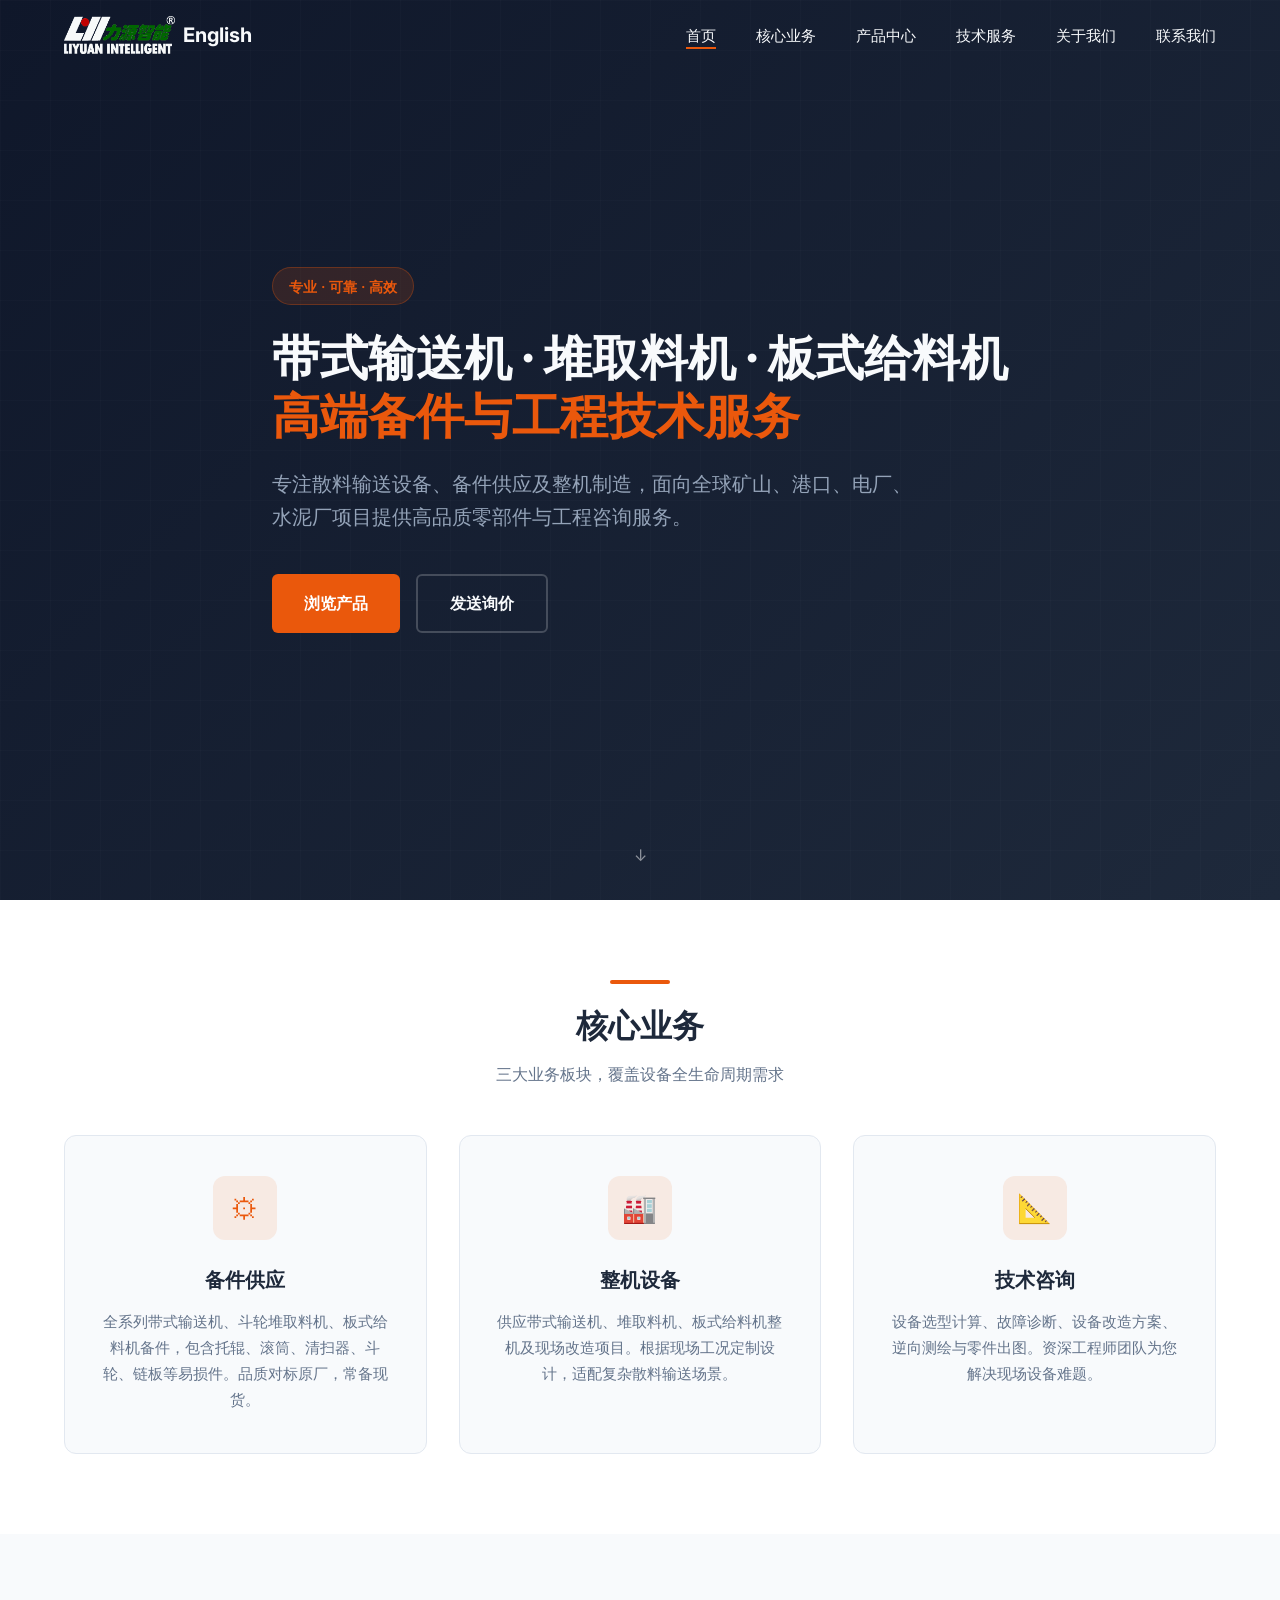
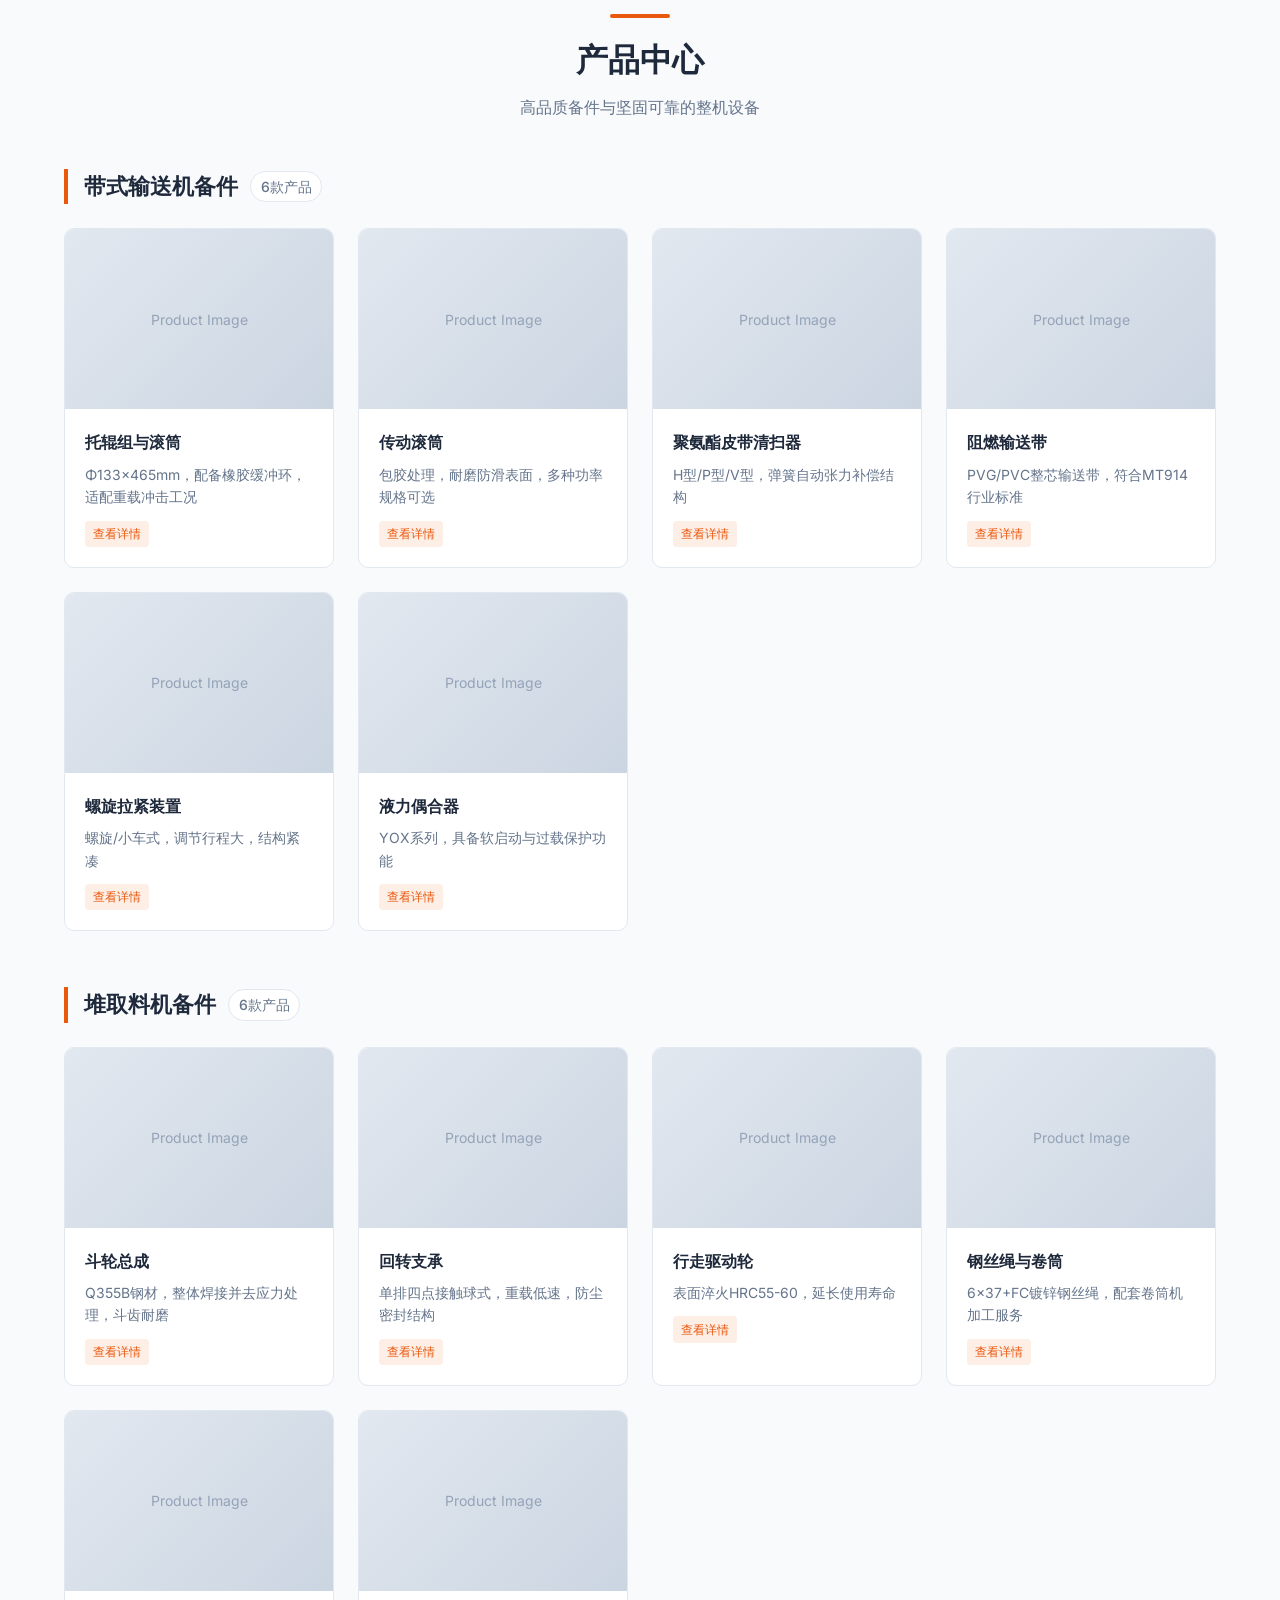
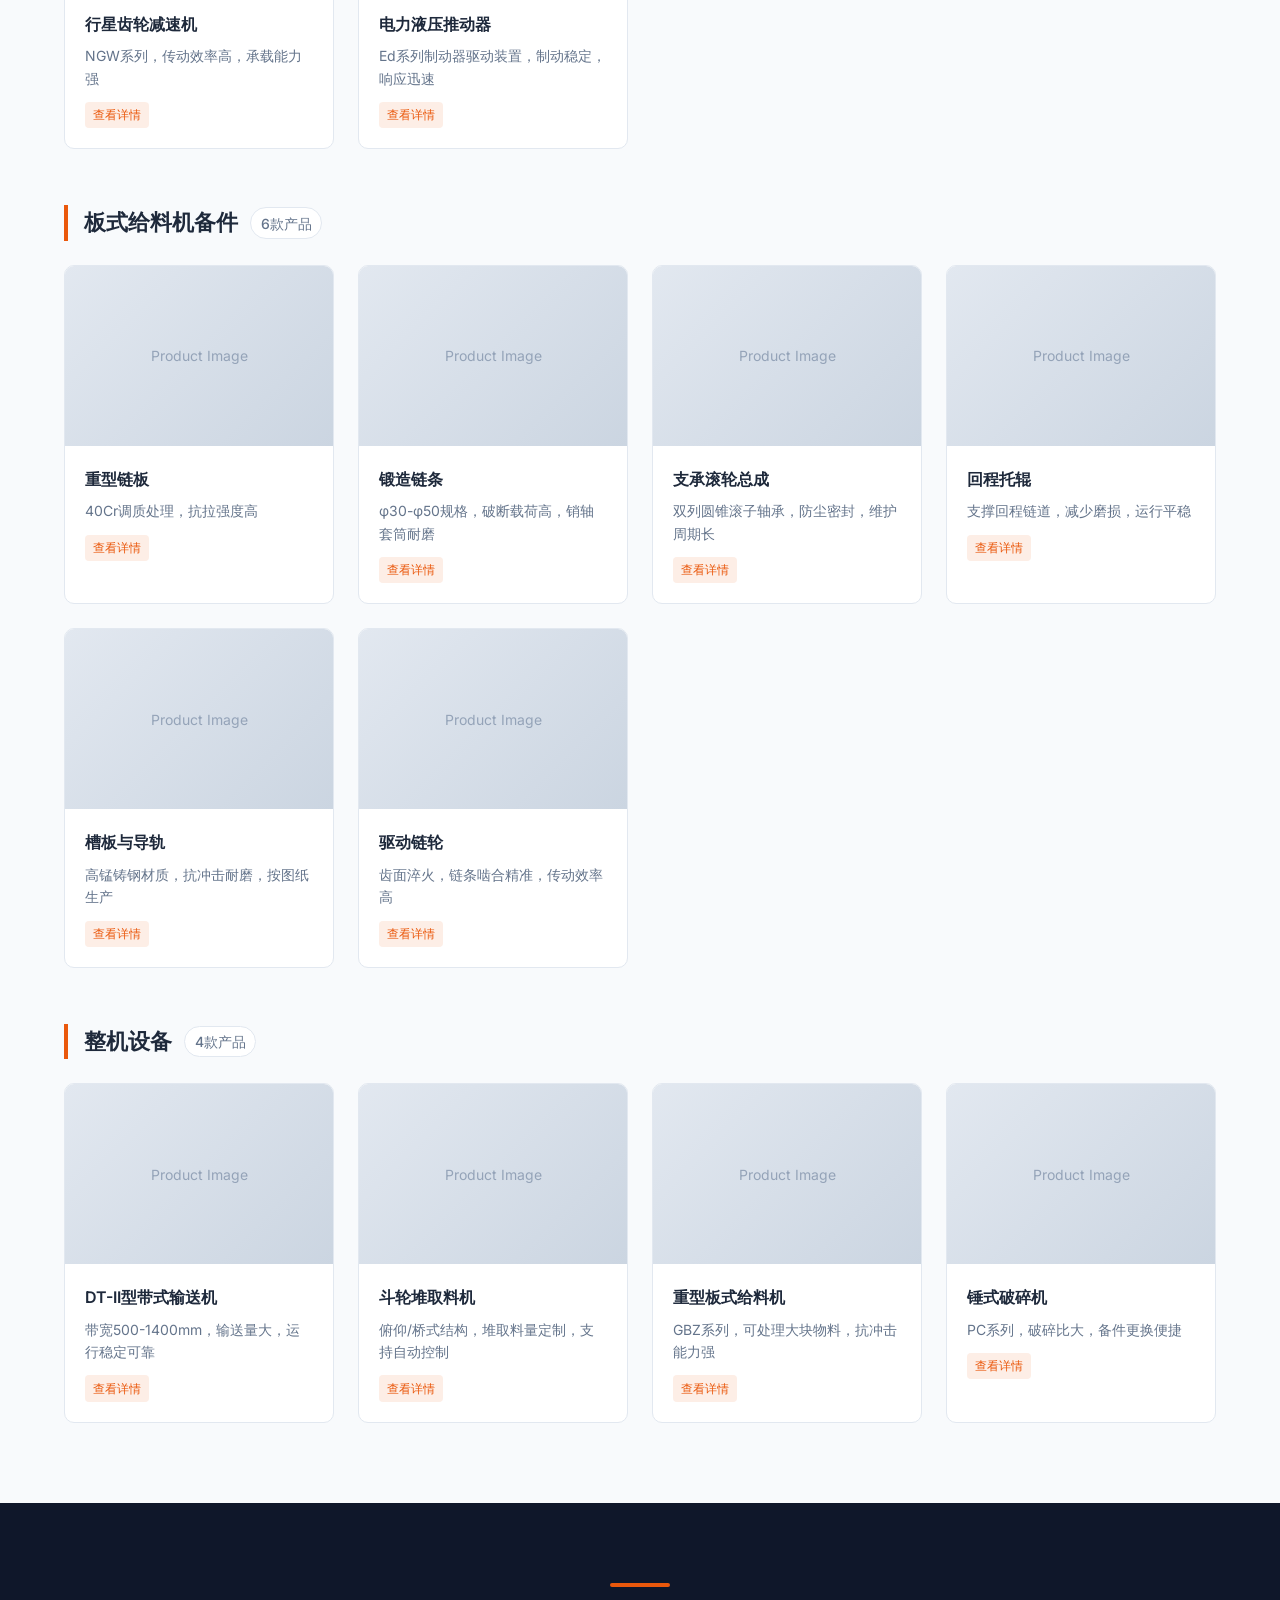
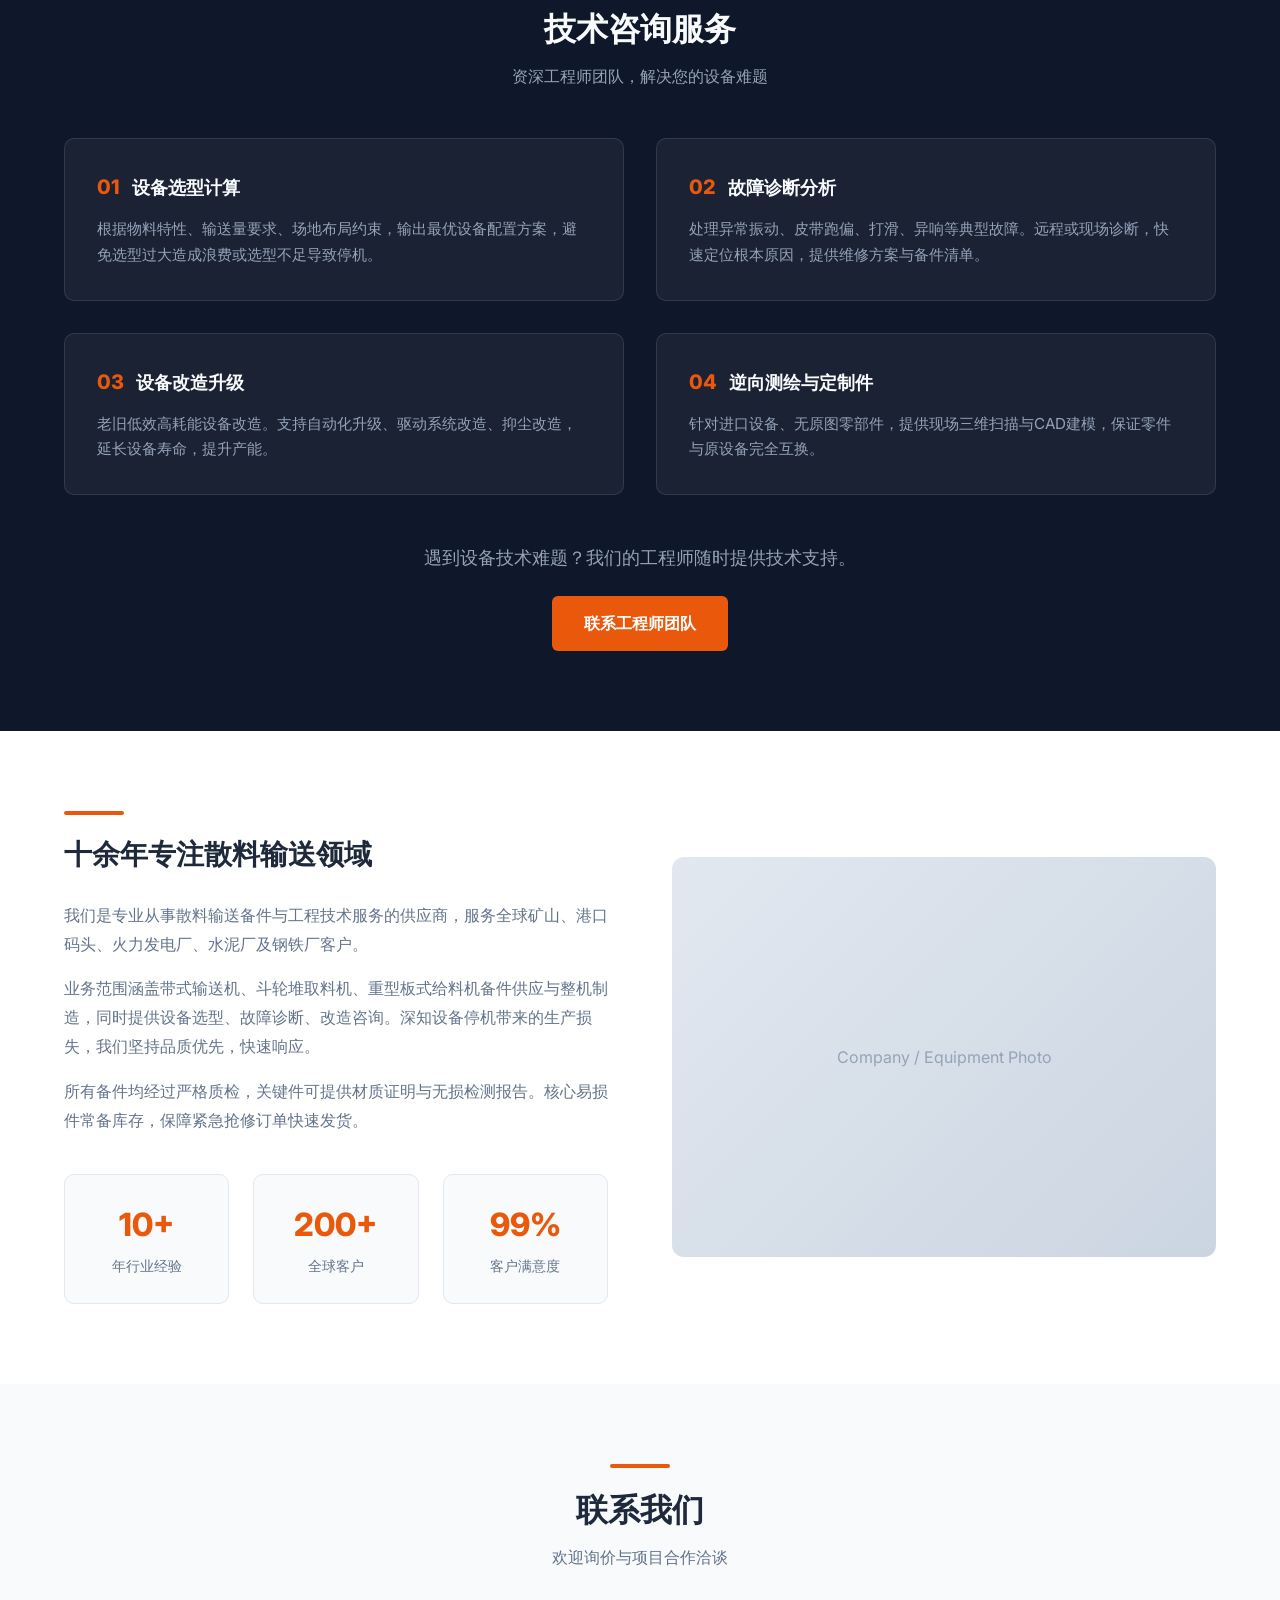
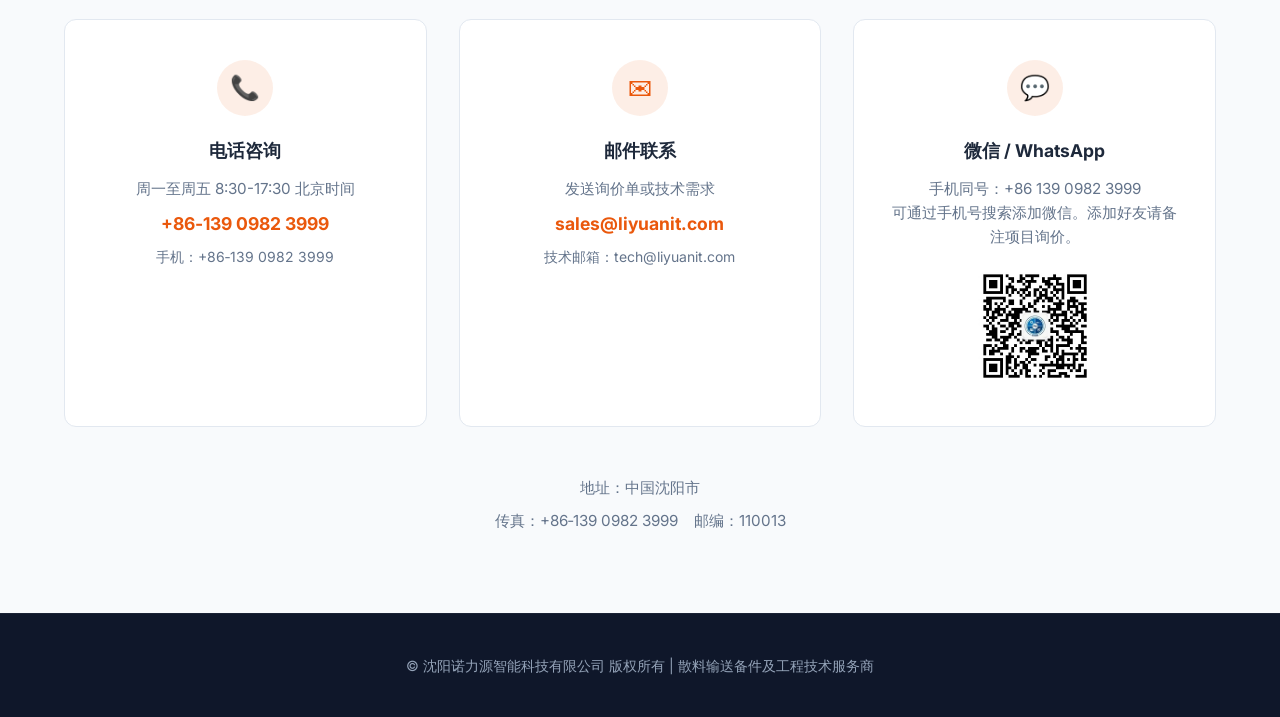
==== cn.html @ 2944480e "first commit" ====
<!DOCTYPE html>
<html lang="zh-CN">
<head>
    <meta charset="UTF-8">
    <meta name="viewport" content="width=device-width, initial-scale=1.0">
    <link rel="preconnect" href="https://fonts.googleapis.com">
    <link rel="preconnect" href="https://fonts.gstatic.com" crossorigin>
    <link href="https://fonts.googleapis.com/css2?family=Inter:wght@400;500;600;700;800&display=swap" rel="stylesheet">
    <title>力源智能 | 带式输送机、堆取料机、板式给料机、备件及技术咨询</title>
    <meta name="description" content="带式输送机、斗轮堆取料机、板式给料机整机与备件供应商。为矿山、港口、电厂、水泥厂项目提供设备选型、故障诊断、改造服务。">
    <link rel="alternate" hreflang="zh" href="">
    <link rel="stylesheet" href="CSS/style.css">
</head>
<body>
    <!-- 移动端遮罩 -->
    <div class="mobile-overlay" id="mobileOverlay"></div>
    <!-- 导航栏 -->
    <nav class="navbar" id="navbar">
        <div class="nav-container">
<a href="#" class="logo">
    <img src="img/GKG LOGO.png" alt="English" class="logo-icon">
    <span onclick="location.href='index.html'" style="cursor:pointer;color:inherit;">English</span>
</a>
            <ul class="nav-menu" id="navMenu">
                <li><a href="#home" class="active">首页</a></li>
                <li><a href="#business">核心业务</a></li>
                <li><a href="#products">产品中心</a></li>
                <li><a href="#consulting">技术服务</a></li>
                <li><a href="#about">关于我们</a></li>
                <li><a href="#contact">联系我们</a></li>
            </ul>
            <button class="mobile-toggle" id="mobileToggle">☰</button>
        </div>
    </nav>
    <!-- 首屏横幅 -->
    <section class="hero" id="home">
        <div class="container">
            <div class="hero-content fade-in">
                <div class="hero-tag">专业 · 可靠 · 高效</div>
                <h1>带式输送机 · 堆取料机 · 板式给料机<br><span>高端备件与工程技术服务</span></h1>
                <p>专注散料输送设备、备件供应及整机制造，面向全球矿山、港口、电厂、水泥厂项目提供高品质零部件与工程咨询服务。</p>
                <div class="btn-group">
                    <a href="#products" class="btn btn-primary">浏览产品</a>
                    <a href="#contact" class="btn btn-secondary">发送询价</a>
                </div>
            </div>
        </div>
        <a href="#business" class="scroll-down">↓</a>
    </section>
    <!-- 核心业务 -->
    <section class="section business" id="business">
        <div class="container">
            <div class="fade-in">
                <div class="accent-line"></div>
                <h2 class="section-title">核心业务</h2>
                <p class="section-subtitle">三大业务板块，覆盖设备全生命周期需求</p>
            </div>
            <div class="business-grid">
                <div class="business-card fade-in">
                    <div class="business-icon">⚙</div>
                    <h3>备件供应</h3>
                    <p>全系列带式输送机、斗轮堆取料机、板式给料机备件，包含托辊、滚筒、清扫器、斗轮、链板等易损件。品质对标原厂，常备现货。</p>
                </div>
                <div class="business-card fade-in">
                    <div class="business-icon">🏭</div>
                    <h3>整机设备</h3>
                    <p>供应带式输送机、堆取料机、板式给料机整机及现场改造项目。根据现场工况定制设计，适配复杂散料输送场景。</p>
                </div>
                <div class="business-card fade-in">
                    <div class="business-icon">📐</div>
                    <h3>技术咨询</h3>
                    <p>设备选型计算、故障诊断、设备改造方案、逆向测绘与零件出图。资深工程师团队为您解决现场设备难题。</p>
                </div>
            </div>
        </div>
    </section>
    <!-- 产品中心 -->
    <section class="section products" id="products">
        <div class="container">
            <div class="fade-in">
                <div class="accent-line"></div>
                <h2 class="section-title">产品中心</h2>
                <p class="section-subtitle">高品质备件与坚固可靠的整机设备</p>
            </div>
            <!-- 带式输送机备件 -->
            <div class="product-category fade-in">
                <h3 class="category-title">
                    带式输送机备件
                    <span class="count">6款产品</span>
                </h3>
                <div class="product-grid">
                    <div class="product-card">
                        <div class="product-img"></div>
                        <div class="product-info">
                            <h4>托辊组与滚筒</h4>
                            <p>Φ133×465mm，配备橡胶缓冲环，适配重载冲击工况</p>
                            <span class="product-tag">查看详情</span>
                        </div>
                    </div>
                    <div class="product-card">
                        <div class="product-img"></div>
                        <div class="product-info">
                            <h4>传动滚筒</h4>
                            <p>包胶处理，耐磨防滑表面，多种功率规格可选</p>
                            <span class="product-tag">查看详情</span>
                        </div>
                    </div>
                    <div class="product-card">
                        <div class="product-img"></div>
                        <div class="product-info">
                            <h4>聚氨酯皮带清扫器</h4>
                            <p>H型/P型/V型，弹簧自动张力补偿结构</p>
                            <span class="product-tag">查看详情</span>
                        </div>
                    </div>
                    <div class="product-card">
                        <div class="product-img"></div>
                        <div class="product-info">
                            <h4>阻燃输送带</h4>
                            <p>PVG/PVC整芯输送带，符合MT914行业标准</p>
                            <span class="product-tag">查看详情</span>
                        </div>
                    </div>
                    <div class="product-card">
                        <div class="product-img"></div>
                        <div class="product-info">
                            <h4>螺旋拉紧装置</h4>
                            <p>螺旋/小车式，调节行程大，结构紧凑</p>
                            <span class="product-tag">查看详情</span>
                        </div>
                    </div>
                    <div class="product-card">
                        <div class="product-img"></div>
                        <div class="product-info">
                            <h4>液力偶合器</h4>
                            <p>YOX系列，具备软启动与过载保护功能</p>
                            <span class="product-tag">查看详情</span>
                        </div>
                    </div>
                </div>
            </div>
            <!-- 堆取料机备件 -->
            <div class="product-category fade-in">
                <h3 class="category-title">
                    堆取料机备件
                    <span class="count">6款产品</span>
                </h3>
                <div class="product-grid">
                    <div class="product-card">
                        <div class="product-img"></div>
                        <div class="product-info">
                            <h4>斗轮总成</h4>
                            <p>Q355B钢材，整体焊接并去应力处理，斗齿耐磨</p>
                            <span class="product-tag">查看详情</span>
                        </div>
                    </div>
                    <div class="product-card">
                        <div class="product-img"></div>
                        <div class="product-info">
                            <h4>回转支承</h4>
                            <p>单排四点接触球式，重载低速，防尘密封结构</p>
                            <span class="product-tag">查看详情</span>
                        </div>
                    </div>
                    <div class="product-card">
                        <div class="product-img"></div>
                        <div class="product-info">
                            <h4>行走驱动轮</h4>
                            <p>表面淬火HRC55-60，延长使用寿命</p>
                            <span class="product-tag">查看详情</span>
                        </div>
                    </div>
                    <div class="product-card">
                        <div class="product-img"></div>
                        <div class="product-info">
                            <h4>钢丝绳与卷筒</h4>
                            <p>6×37+FC镀锌钢丝绳，配套卷筒机加工服务</p>
                            <span class="product-tag">查看详情</span>
                        </div>
                    </div>
                    <div class="product-card">
                        <div class="product-img"></div>
                        <div class="product-info">
                            <h4>行星齿轮减速机</h4>
                            <p>NGW系列，传动效率高，承载能力强</p>
                            <span class="product-tag">查看详情</span>
                        </div>
                    </div>
                    <div class="product-card">
                        <div class="product-img"></div>
                        <div class="product-info">
                            <h4>电力液压推动器</h4>
                            <p>Ed系列制动器驱动装置，制动稳定，响应迅速</p>
                            <span class="product-tag">查看详情</span>
                        </div>
                    </div>
                </div>
            </div>
            <!-- 板式给料机备件 -->
            <div class="product-category fade-in">
                <h3 class="category-title">
                    板式给料机备件
                    <span class="count">6款产品</span>
                </h3>
                <div class="product-grid">
                    <div class="product-card">
                        <div class="product-img"></div>
                        <div class="product-info">
                            <h4>重型链板</h4>
                            <p>40Cr调质处理，抗拉强度高</p>
                            <span class="product-tag">查看详情</span>
                        </div>
                    </div>
                    <div class="product-card">
                        <div class="product-img"></div>
                        <div class="product-info">
                            <h4>锻造链条</h4>
                            <p>φ30-φ50规格，破断载荷高，销轴套筒耐磨</p>
                            <span class="product-tag">查看详情</span>
                        </div>
                    </div>
                    <div class="product-card">
                        <div class="product-img"></div>
                        <div class="product-info">
                            <h4>支承滚轮总成</h4>
                            <p>双列圆锥滚子轴承，防尘密封，维护周期长</p>
                            <span class="product-tag">查看详情</span>
                        </div>
                    </div>
                    <div class="product-card">
                        <div class="product-img"></div>
                        <div class="product-info">
                            <h4>回程托辊</h4>
                            <p>支撑回程链道，减少磨损，运行平稳</p>
                            <span class="product-tag">查看详情</span>
                        </div>
                    </div>
                    <div class="product-card">
                        <div class="product-img"></div>
                        <div class="product-info">
                            <h4>槽板与导轨</h4>
                            <p>高锰铸钢材质，抗冲击耐磨，按图纸生产</p>
                            <span class="product-tag">查看详情</span>
                        </div>
                    </div>
                    <div class="product-card">
                        <div class="product-img"></div>
                        <div class="product-info">
                            <h4>驱动链轮</h4>
                            <p>齿面淬火，链条啮合精准，传动效率高</p>
                            <span class="product-tag">查看详情</span>
                        </div>
                    </div>
                </div>
            </div>
            <!-- 整机设备 -->
            <div class="product-category fade-in">
                <h3 class="category-title">
                    整机设备
                    <span class="count">4款产品</span>
                </h3>
                <div class="product-grid">
                    <div class="product-card">
                        <div class="product-img"></div>
                        <div class="product-info">
                            <h4>DT-II型带式输送机</h4>
                            <p>带宽500-1400mm，输送量大，运行稳定可靠</p>
                            <span class="product-tag">查看详情</span>
                        </div>
                    </div>
                    <div class="product-card">
                        <div class="product-img"></div>
                        <div class="product-info">
                            <h4>斗轮堆取料机</h4>
                            <p>俯仰/桥式结构，堆取料量定制，支持自动控制</p>
                            <span class="product-tag">查看详情</span>
                        </div>
                    </div>
                    <div class="product-card">
                        <div class="product-img"></div>
                        <div class="product-info">
                            <h4>重型板式给料机</h4>
                            <p>GBZ系列，可处理大块物料，抗冲击能力强</p>
                            <span class="product-tag">查看详情</span>
                        </div>
                    </div>
                    <div class="product-card">
                        <div class="product-img"></div>
                        <div class="product-info">
                            <h4>锤式破碎机</h4>
                            <p>PC系列，破碎比大，备件更换便捷</p>
                            <span class="product-tag">查看详情</span>
                        </div>
                    </div>
                </div>
            </div>
        </div>
    </section>
    <!-- 技术咨询服务 -->
    <section class="section consulting" id="consulting">
        <div class="container">
            <div class="fade-in">
                <div class="accent-line"></div>
                <h2 class="section-title">技术咨询服务</h2>
                <p class="section-subtitle">资深工程师团队，解决您的设备难题</p>
            </div>
            <div class="consulting-grid">
                <div class="consult-item fade-in">
                    <h3><span class="num">01</span>设备选型计算</h3>
                    <p>根据物料特性、输送量要求、场地布局约束，输出最优设备配置方案，避免选型过大造成浪费或选型不足导致停机。</p>
                </div>
                <div class="consult-item fade-in">
                    <h3><span class="num">02</span>故障诊断分析</h3>
                    <p>处理异常振动、皮带跑偏、打滑、异响等典型故障。远程或现场诊断，快速定位根本原因，提供维修方案与备件清单。</p>
                </div>
                <div class="consult-item fade-in">
                    <h3><span class="num">03</span>设备改造升级</h3>
                    <p>老旧低效高耗能设备改造。支持自动化升级、驱动系统改造、抑尘改造，延长设备寿命，提升产能。</p>
                </div>
                <div class="consult-item fade-in">
                    <h3><span class="num">04</span>逆向测绘与定制件</h3>
                    <p>针对进口设备、无原图零部件，提供现场三维扫描与CAD建模，保证零件与原设备完全互换。</p>
                </div>
            </div>
            <div class="consulting-cta fade-in">
                <p>遇到设备技术难题？我们的工程师随时提供技术支持。</p>
                <a href="#contact" class="btn btn-primary">联系工程师团队</a>
            </div>
        </div>
    </section>
    <!-- 关于我们 -->
    <section class="section about" id="about">
        <div class="container">
            <div class="about-content">
                <div class="about-text fade-in">
                    <div class="accent-line" style="margin: 0 0 1rem 0;"></div>
                    <h3>十余年专注散料输送领域</h3>
                    <p>我们是专业从事散料输送备件与工程技术服务的供应商，服务全球矿山、港口码头、火力发电厂、水泥厂及钢铁厂客户。</p>
                    <p>业务范围涵盖带式输送机、斗轮堆取料机、重型板式给料机备件供应与整机制造，同时提供设备选型、故障诊断、改造咨询。深知设备停机带来的生产损失，我们坚持品质优先，快速响应。</p>
                    <p>所有备件均经过严格质检，关键件可提供材质证明与无损检测报告。核心易损件常备库存，保障紧急抢修订单快速发货。</p>
                    <div class="about-stats">
                        <div class="stat-item">
                            <span class="stat-num">10+</span>
                            <span class="stat-label">年行业经验</span>
                        </div>
                        <div class="stat-item">
                            <span class="stat-num">200+</span>
                            <span class="stat-label">全球客户</span>
                        </div>
                        <div class="stat-item">
                            <span class="stat-num">99%</span>
                            <span class="stat-label">客户满意度</span>
                        </div>
                    </div>
                </div>
                <div class="about-image fade-in">
                    <!-- 放置企业或设备图片 -->
                </div>
            </div>
        </div>
    </section>
    <!-- 联系我们 -->
    <section class="section contact" id="contact">
        <div class="container">
            <div class="fade-in">
                <div class="accent-line"></div>
                <h2 class="section-title">联系我们</h2>
                <p class="section-subtitle">欢迎询价与项目合作洽谈</p>
            </div>
            <div class="contact-grid">
                <div class="contact-card fade-in">
                    <div class="contact-icon">📞</div>
                    <h3>电话咨询</h3>
                    <p>周一至周五 8:30-17:30 北京时间</p>
                    <span class="highlight">+86‑139 0982 3999</span>
                    <p style="margin-top: 0.5rem; font-size: 0.875rem;">手机：+86‑139 0982 3999</p>
                </div>
                <div class="contact-card fade-in">
                    <div class="contact-icon">✉</div>
                    <h3>邮件联系</h3>
                    <p>发送询价单或技术需求</p>
                    <span class="highlight">sales@liyuanit.com</span>
                    <p style="margin-top: 0.5rem; font-size: 0.875rem;">技术邮箱：tech@liyuanit.com</p>
                </div>
                <div class="contact-card fade-in">
                    <div class="contact-icon">💬</div>
                    <h3>微信 / WhatsApp</h3>
                    <p>手机同号：+86 139 0982 3999<br>可通过手机号搜索添加微信。添加好友请备注项目询价。</p>
                    <img src="img/qrcode.jpg" alt="微信二维码" class="qr-placeholder">
                </div>
            </div>
            <div style="margin-top: 3rem; text-align: center; color: var(--text-muted); font-size: 0.95rem;">
                <p>地址：中国沈阳市</p>
                <p style="margin-top: 0.5rem;">传真：+86‑139 0982 3999 &nbsp;&nbsp; 邮编：110013</p>
            </div>
        </div>
    </section>
    <!-- 页脚 -->
    <footer class="footer">
        <div class="container">
            <p>© 沈阳诺力源智能科技有限公司 版权所有 | 散料输送备件及工程技术服务商</p>
        </div>
    </footer>
    <!-- 返回顶部按钮 -->
    <button class="back-to-top" id="backToTop">↑</button>
    <script src="JS/script.js"></script>
</body>
</html>
---- CSS/style.css ----
/* ========== Base Reset & CSS Variables ========== */
:root {
    --primary: #0f172a;
    --secondary: #1e293b;
    --accent: #ea580c;
    --accent-hover: #c2410c;
    --text-light: #f8fafc;
    --text-dark: #1e293b;
    --text-muted: #64748b;
    --bg-light: #f8fafc;
    --bg-white: #ffffff;
    --border: #e2e8f0;
    --shadow: 0 4px 6px -1px rgba(0,0,0,0.1), 0 2px 4px -2px rgba(0,0,0,0.1);
    --shadow-lg: 0 10px 15px -3px rgba(0,0,0,0.1), 0 4px 6px -4px rgba(0,0,0,0.1);
}

* {
    margin: 0;
    padding: 0;
    box-sizing: border-box;
}

html {
    scroll-behavior: smooth;
    font-size: 16px;
}

body {
    font-family: 'Inter', -apple-system, BlinkMacSystemFont, "Segoe UI", Helvetica, Arial, sans-serif;
    line-height: 1.65;
    color: var(--text-dark);
    background: var(--bg-light);
    overflow-x: hidden;
}

img {
    max-width: 100%;
    height: auto;
    display: block;
}

a {
    text-decoration: none;
    color: inherit;
}

ul {
    list-style: none;
}

.container {
    max-width: 1200px;
    margin: 0 auto;
    padding: 0 1.5rem;
}

.section {
    padding: 5rem 0;
}

.section-title {
    font-size: 2rem;
    font-weight: 700;
    text-align: center;
    margin-bottom: 0.5rem;
    position: relative;
}

.section-subtitle {
    text-align: center;
    color: var(--text-muted);
    margin-bottom: 3rem;
    font-size: 1rem;
}

.accent-line {
    width: 60px;
    height: 4px;
    background: var(--accent);
    margin: 0 auto 1rem;
    border-radius: 2px;
}

/* ========== Navigation Bar ========== */
.navbar {
    position: fixed;
    top: 0;
    left: 0;
    width: 100%;
    z-index: 1000;
    background: transparent;
    transition: all 0.3s ease;
    padding: 1rem 0;
}

.navbar.scrolled {
    background: rgba(15, 23, 42, 0.95);
    backdrop-filter: blur(10px);
    box-shadow: var(--shadow);
    padding: 0.6rem 0;
}

.nav-container {
    max-width: 1200px;
    margin: 0 auto;
    padding: 0 1.5rem;
    display: flex;
    justify-content: space-between;
    align-items: center;
}

.logo {
    font-size: 1.25rem;
    font-weight: 700;
    color: var(--text-light);
    display: flex;
    align-items: center;
    gap: 0.5rem;
}

.logo-icon {
    width: auto;
    height: 38px;
    object-fit: contain;
}

.nav-menu {
    display: flex;
    gap: 2.5rem;
}

.nav-menu a {
    color: var(--text-light);
    font-size: 0.95rem;
    font-weight: 500;
    position: relative;
    transition: color 0.3s;
}

.nav-menu a::after {
    content: '';
    position: absolute;
    bottom: -4px;
    left: 0;
    width: 0;
    height: 2px;
    background: var(--accent);
    transition: width 0.3s;
}

.nav-menu a:hover::after,
.nav-menu a.active::after {
    width: 100%;
}

.nav-menu a:hover {
    color: var(--accent);
}

.mobile-toggle {
    display: none;
    background: none;
    border: none;
    color: var(--text-light);
    font-size: 1.5rem;
    cursor: pointer;
}

/* ========== Hero Section ========== */
.hero {
    min-height: 100vh;
    background: linear-gradient(135deg, #0f172a 0%, #1e293b 100%);
    display: flex;
    align-items: center;
    position: relative;
    overflow: hidden;
}

.hero::before {
    content: '';
    position: absolute;
    top: 0;
    left: 0;
    right: 0;
    bottom: 0;
    background-image:
        linear-gradient(rgba(255,255,255,0.03) 1px, transparent 1px),
        linear-gradient(90deg, rgba(255,255,255,0.03) 1px, transparent 1px);
    background-size: 50px 50px;
    opacity: 0.5;
}

.hero-content {
    position: relative;
    z-index: 2;
    max-width: 820px;
}

.hero-tag {
    display: inline-block;
    background: rgba(234, 88, 12, 0.15);
    color: var(--accent);
    padding: 0.4rem 1rem;
    border-radius: 20px;
    font-size: 0.875rem;
    font-weight: 600;
    margin-bottom: 1.5rem;
    border: 1px solid rgba(234, 88, 12, 0.3);
}

.hero h1 {
    font-size: 3rem;
    font-weight: 800;
    color: var(--text-light);
    line-height: 1.2;
    margin-bottom: 1.5rem;
}

.hero h1 span {
    color: var(--accent);
}

.hero p {
    font-size: 1.25rem;
    color: #94a3b8;
    margin-bottom: 2.5rem;
    max-width: 640px;
}

.btn-group {
    display: flex;
    gap: 1rem;
    flex-wrap: wrap;
}

.btn {
    display: inline-flex;
    align-items: center;
    justify-content: center;
    padding: 0.875rem 2rem;
    border-radius: 6px;
    font-weight: 600;
    font-size: 1rem;
    transition: all 0.3s;
    cursor: pointer;
    border: none;
}

.btn-primary {
    background: var(--accent);
    color: white;
}

.btn-primary:hover {
    background: var(--accent-hover);
    transform: translateY(-2px);
    box-shadow: 0 10px 20px rgba(234, 88, 12, 0.3);
}

.btn-secondary {
    background: transparent;
    color: var(--text-light);
    border: 2px solid rgba(255,255,255,0.2);
}

.btn-secondary:hover {
    border-color: var(--accent);
    color: var(--accent);
}

.scroll-down {
    position: absolute;
    bottom: 2rem;
    left: 50%;
    transform: translateX(-50%);
    color: rgba(255,255,255,0.5);
    animation: bounce 2s infinite;
    cursor: pointer;
}

@keyframes bounce {
    0%, 20%, 50%, 80%, 100% { transform: translateX(-50%) translateY(0); }
    40% { transform: translateX(-50%) translateY(-10px); }
    60% { transform: translateX(-50%) translateY(-5px); }
}

/* ========== Core Business ========== */
.business {
    background: var(--bg-white);
}

.business-grid {
    display: grid;
    grid-template-columns: repeat(3, 1fr);
    gap: 2rem;
}

.business-card {
    background: var(--bg-light);
    border: 1px solid var(--border);
    border-radius: 12px;
    padding: 2.5rem 2rem;
    text-align: center;
    transition: all 0.3s;
    position: relative;
    overflow: hidden;
}

.business-card::before {
    content: '';
    position: absolute;
    top: 0;
    left: 0;
    width: 100%;
    height: 4px;
    background: var(--accent);
    transform: scaleX(0);
    transition: transform 0.3s;
}

.business-card:hover {
    transform: translateY(-5px);
    box-shadow: var(--shadow-lg);
    border-color: transparent;
}

.business-card:hover::before {
    transform: scaleX(1);
}

.business-icon {
    width: 64px;
    height: 64px;
    background: rgba(234, 88, 12, 0.1);
    border-radius: 12px;
    display: flex;
    align-items: center;
    justify-content: center;
    margin: 0 auto 1.5rem;
    color: var(--accent);
    font-size: 1.75rem;
}

.business-card h3 {
    font-size: 1.25rem;
    margin-bottom: 0.75rem;
    color: var(--text-dark);
}

.business-card p {
    color: var(--text-muted);
    font-size: 0.95rem;
    line-height: 1.7;
}

/* ========== Products Section ========== */
.products {
    background: var(--bg-light);
}

.product-category {
    margin-bottom: 3.5rem;
}

.product-category:last-child {
    margin-bottom: 0;
}

.category-title {
    font-size: 1.35rem;
    font-weight: 700;
    color: var(--text-dark);
    margin-bottom: 1.5rem;
    padding-left: 1rem;
    border-left: 4px solid var(--accent);
    display: flex;
    align-items: center;
    gap: 0.75rem;
}

.category-title .count {
    font-size: 0.875rem;
    font-weight: 500;
    color: var(--text-muted);
    background: white;
    padding: 0.2rem 0.6rem;
    border-radius: 20px;
    border: 1px solid var(--border);
}

.product-grid {
    display: grid;
    grid-template-columns: repeat(4, 1fr);
    gap: 1.5rem;
}

.product-card {
    background: var(--bg-white);
    border-radius: 10px;
    overflow: hidden;
    border: 1px solid var(--border);
    transition: all 0.3s;
    cursor: pointer;
}

.product-card:hover {
    transform: translateY(-4px);
    box-shadow: var(--shadow-lg);
    border-color: transparent;
}

.product-img {
    width: 100%;
    height: 180px;
    background: linear-gradient(135deg, #e2e8f0 0%, #cbd5e1 100%);
    display: flex;
    align-items: center;
    justify-content: center;
    color: var(--text-muted);
    font-size: 0.875rem;
    position: relative;
    overflow: hidden;
}

.product-img::after {
    content: "Product Image";
    position: absolute;
    color: #94a3b8;
    font-size: 0.875rem;
}

.product-info {
    padding: 1.25rem;
}

.product-info h4 {
    font-size: 1rem;
    font-weight: 600;
    margin-bottom: 0.5rem;
    color: var(--text-dark);
}

.product-info p {
    font-size: 0.875rem;
    color: var(--text-muted);
    line-height: 1.6;
}

.product-tag {
    display: inline-block;
    font-size: 0.75rem;
    padding: 0.2rem 0.5rem;
    background: rgba(234, 88, 12, 0.1);
    color: var(--accent);
    border-radius: 4px;
    margin-top: 0.75rem;
    font-weight: 500;
}

/* ========== Technical Consulting ========== */
.consulting {
    background: var(--primary);
    color: var(--text-light);
    position: relative;
    overflow: hidden;
}

.consulting .section-title {
    color: var(--text-light);
}

.consulting .section-subtitle {
    color: #94a3b8;
}

.consulting-grid {
    display: grid;
    grid-template-columns: repeat(2, 1fr);
    gap: 2rem;
    margin-top: 2rem;
}

.consult-item {
    background: rgba(255,255,255,0.05);
    border: 1px solid rgba(255,255,255,0.1);
    border-radius: 10px;
    padding: 2rem;
    transition: all 0.3s;
}

.consult-item:hover {
    background: rgba(255,255,255,0.08);
    transform: translateX(5px);
    border-color: var(--accent);
}

.consult-item h3 {
    font-size: 1.15rem;
    margin-bottom: 0.75rem;
    color: var(--text-light);
    display: flex;
    align-items: center;
    gap: 0.75rem;
}

.consult-item h3 .num {
    color: var(--accent);
    font-weight: 800;
    font-size: 1.25rem;
}

.consult-item p {
    color: #94a3b8;
    font-size: 0.95rem;
    line-height: 1.7;
}

.consulting-cta {
    text-align: center;
    margin-top: 3rem;
}

.consulting-cta p {
    color: #94a3b8;
    margin-bottom: 1.5rem;
    font-size: 1.1rem;
}

/* ========== About Us ========== */
.about {
    background: var(--bg-white);
}

.about-content {
    display: grid;
    grid-template-columns: 1fr 1fr;
    gap: 4rem;
    align-items: center;
}

.about-text h3 {
    font-size: 1.75rem;
    margin-bottom: 1.5rem;
    color: var(--text-dark);
}

.about-text p {
    color: var(--text-muted);
    margin-bottom: 1rem;
    line-height: 1.8;
}

.about-stats {
    display: grid;
    grid-template-columns: repeat(3, 1fr);
    gap: 1.5rem;
    margin-top: 2.5rem;
}

.stat-item {
    text-align: center;
    padding: 1.5rem;
    background: var(--bg-light);
    border-radius: 10px;
    border: 1px solid var(--border);
}

.stat-num {
    font-size: 2rem;
    font-weight: 800;
    color: var(--accent);
    display: block;
}

.stat-label {
    font-size: 0.875rem;
    color: var(--text-muted);
    margin-top: 0.25rem;
}

.about-image {
    background: linear-gradient(135deg, #e2e8f0, #cbd5e1);
    border-radius: 12px;
    height: 400px;
    display: flex;
    align-items: center;
    justify-content: center;
    color: #94a3b8;
    position: relative;
    overflow: hidden;
}

.about-image::after {
    content: "Company / Equipment Photo";
    position: absolute;
}

/* ========== Contact Section ========== */
.contact {
    background: var(--bg-light);
}

.contact-grid {
    display: grid;
    grid-template-columns: repeat(3, 1fr);
    gap: 2rem;
}

.contact-card {
    background: var(--bg-white);
    padding: 2.5rem 2rem;
    border-radius: 12px;
    text-align: center;
    border: 1px solid var(--border);
    transition: all 0.3s;
}

.contact-card:hover {
    box-shadow: var(--shadow-lg);
    transform: translateY(-3px);
}

.contact-icon {
    width: 56px;
    height: 56px;
    background: rgba(234, 88, 12, 0.1);
    border-radius: 50%;
    display: flex;
    align-items: center;
    justify-content: center;
    margin: 0 auto 1.25rem;
    color: var(--accent);
    font-size: 1.5rem;
}

.contact-card h3 {
    font-size: 1.1rem;
    margin-bottom: 0.75rem;
}

.contact-card p {
    color: var(--text-muted);
    font-size: 0.95rem;
    line-height: 1.6;
}

.contact-card .highlight {
    color: var(--accent);
    font-weight: 700;
    font-size: 1.1rem;
    margin-top: 0.5rem;
    display: block;
}

.qr-placeholder {
    width: 120px;
    height: 120px;
    margin: 1rem auto 0;
    border-radius: 8px;
    object-fit: contain;
}

/* ========== Footer ========== */
.footer {
    background: var(--primary);
    color: #94a3b8;
    padding: 2.5rem 0;
    text-align: center;
    border-top: 1px solid rgba(255,255,255,0.05);
}

.footer p {
    font-size: 0.875rem;
}

/* ========== Back To Top ========== */
.back-to-top {
    position: fixed;
    bottom: 2rem;
    right: 2rem;
    width: 48px;
    height: 48px;
    background: var(--accent);
    color: white;
    border: none;
    border-radius: 50%;
    cursor: pointer;
    display: flex;
    align-items: center;
    justify-content: center;
    font-size: 1.25rem;
    opacity: 0;
    visibility: hidden;
    transition: all 0.3s;
    z-index: 999;
    box-shadow: 0 4px 12px rgba(234, 88, 12, 0.4);
}

.back-to-top.visible {
    opacity: 1;
    visibility: visible;
}

.back-to-top:hover {
    background: var(--accent-hover);
    transform: translateY(-3px);
}

/* ========== Scroll Fade-in Animation ========== */
.fade-in {
    opacity: 0;
    transform: translateY(30px);
    transition: all 0.6s ease-out;
}

.fade-in.visible {
    opacity: 1;
    transform: translateY(0);
}

/* ========== Responsive ========== */
@media (max-width: 1024px) {
    .product-grid {
        grid-template-columns: repeat(3, 1fr);
    }
}

@media (max-width: 768px) {
    .nav-menu {
        position: fixed;
        top: 0;
        right: -100%;
        width: 70%;
        max-width: 300px;
        height: 100vh;
        background: var(--primary);
        flex-direction: column;
        padding: 5rem 2rem 2rem;
        gap: 1.5rem;
        transition: right 0.3s ease;
        box-shadow: -5px 0 15px rgba(0,0,0,0.3);
    }

    .nav-menu.active {
        right: 0;
    }

    .mobile-toggle {
        display: block;
        z-index: 1001;
    }

    .mobile-overlay {
        position: fixed;
        top: 0;
        left: 0;
        width: 100%;
        height: 100%;
        background: rgba(0,0,0,0.5);
        opacity: 0;
        visibility: hidden;
        transition: all 0.3s;
        z-index: 999;
    }

    .mobile-overlay.active {
        opacity: 1;
        visibility: visible;
    }

    .hero h1 {
        font-size: 2rem;
    }

    .hero p {
        font-size: 1rem;
    }

    .business-grid,
    .product-grid,
    .consulting-grid,
    .about-content,
    .contact-grid,
    .about-stats {
        grid-template-columns: 1fr;
    }

    .about-image {
        height: 250px;
        order: -1;
    }

    .section {
        padding: 3rem 0;
    }

    .section-title {
        font-size: 1.5rem;
    }

    .btn-group {
        justify-content: center;
    }
}

@media (max-width: 480px) {
    .hero h1 {
        font-size: 1.6rem;
    }

    .product-grid {
        grid-template-columns: repeat(2, 1fr);
        gap: 1rem;
    }

    .product-img {
        height: 140px;
    }

    .consult-item {
        padding: 1.5rem;
    }
}

.logo {
    display: flex;
    align-items: center;
    gap: 8px;
    text-decoration: none;
}
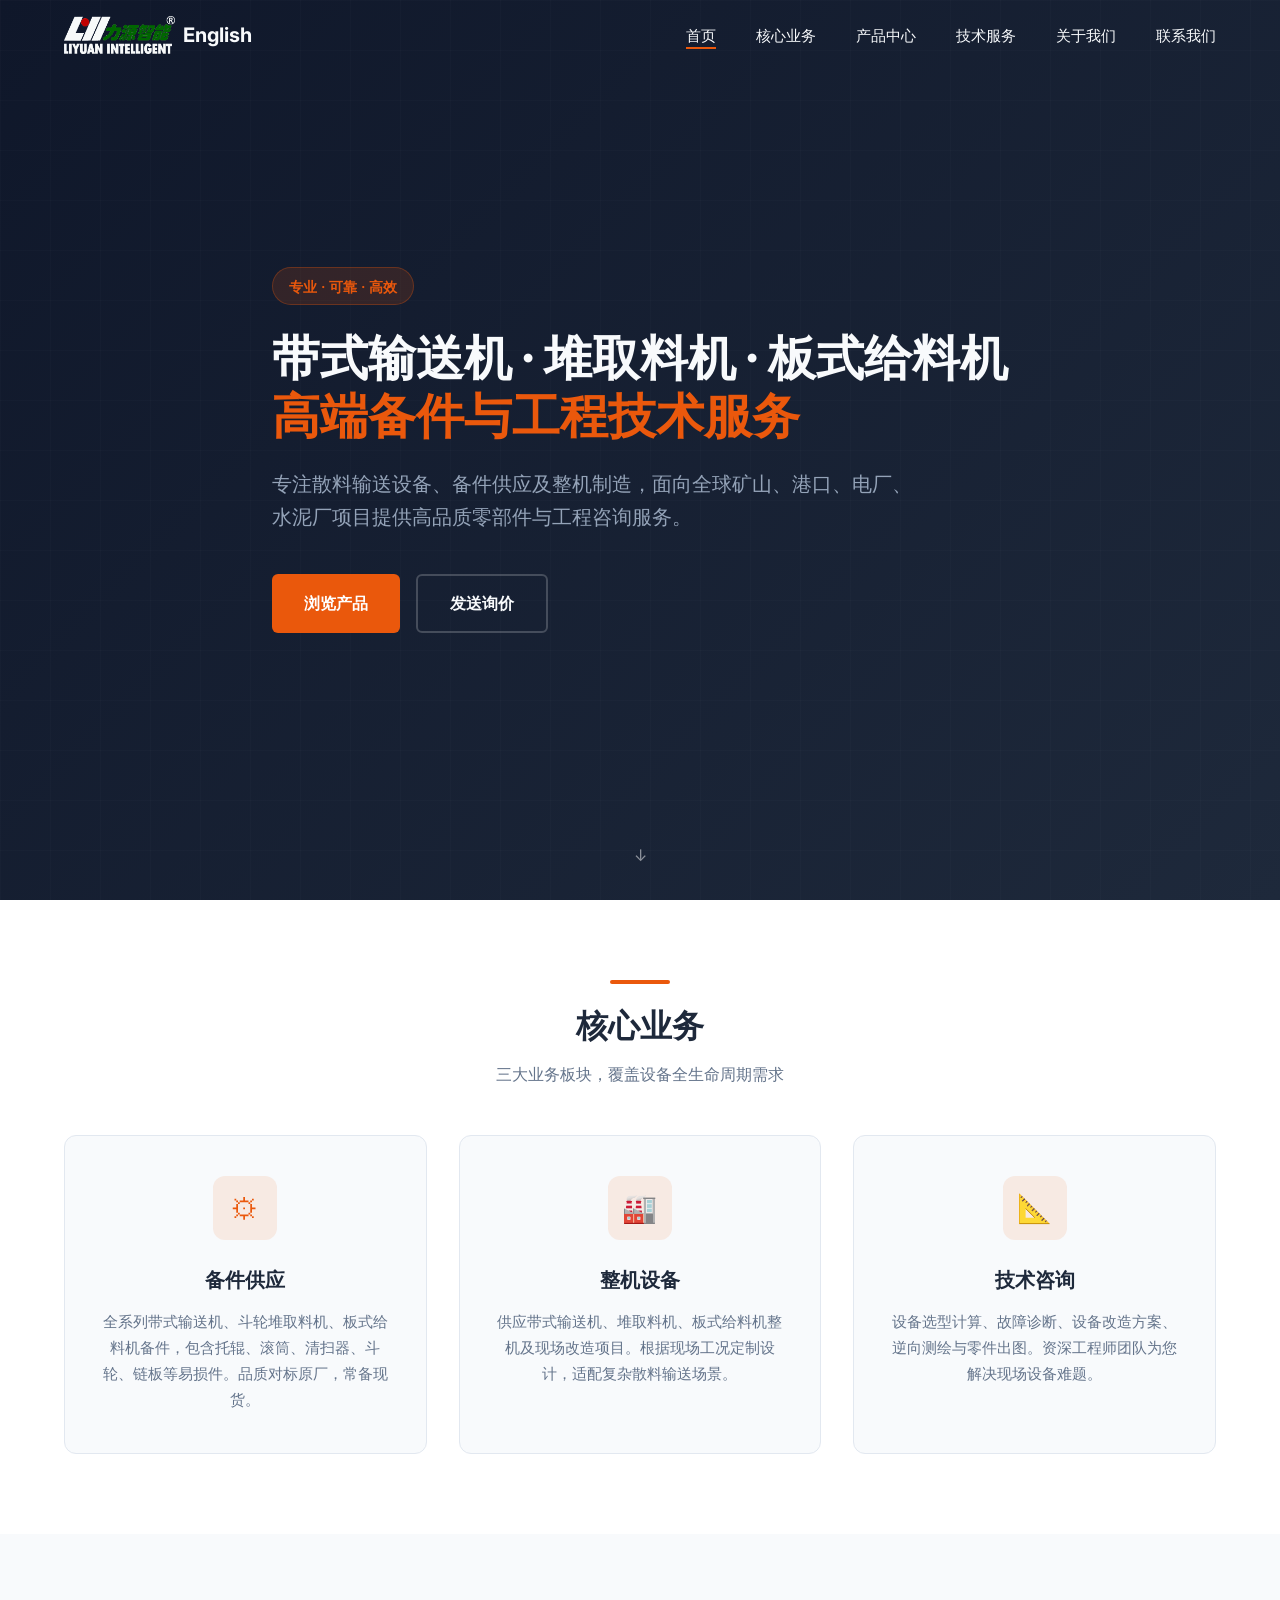
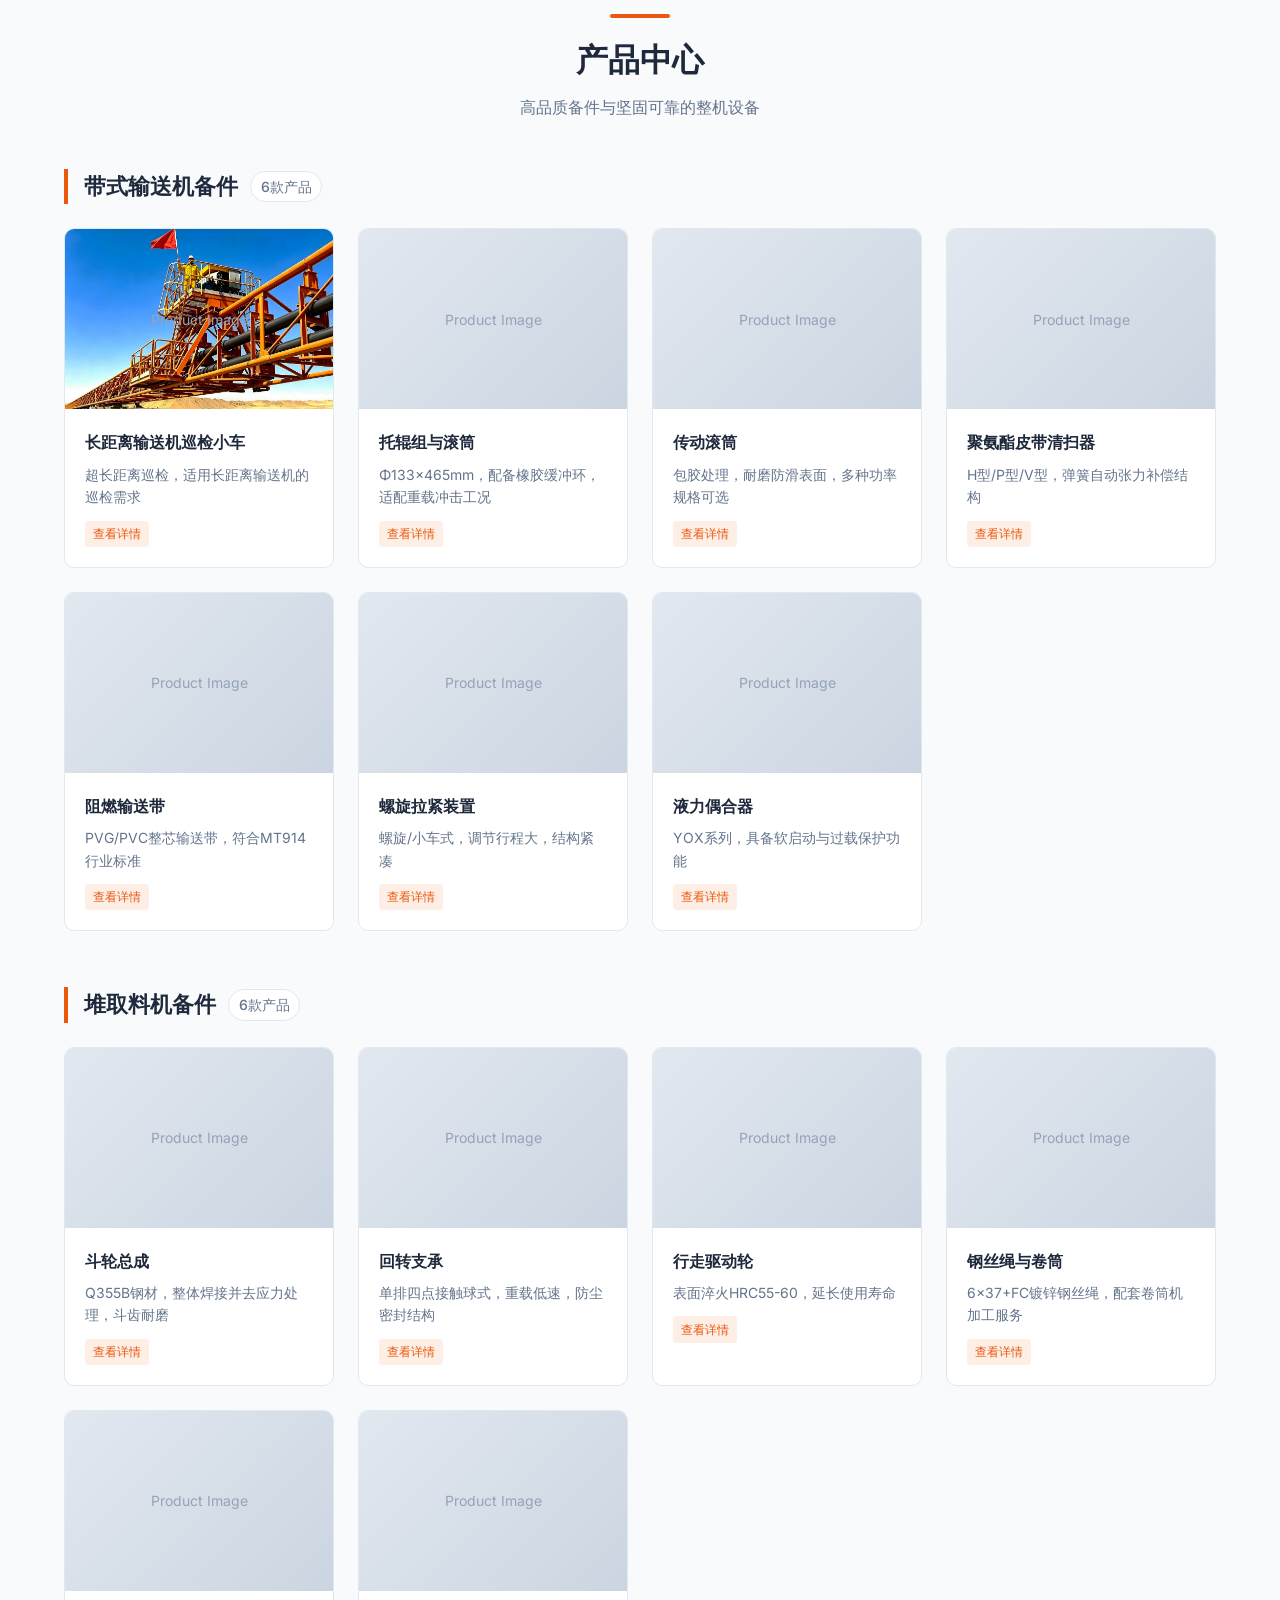
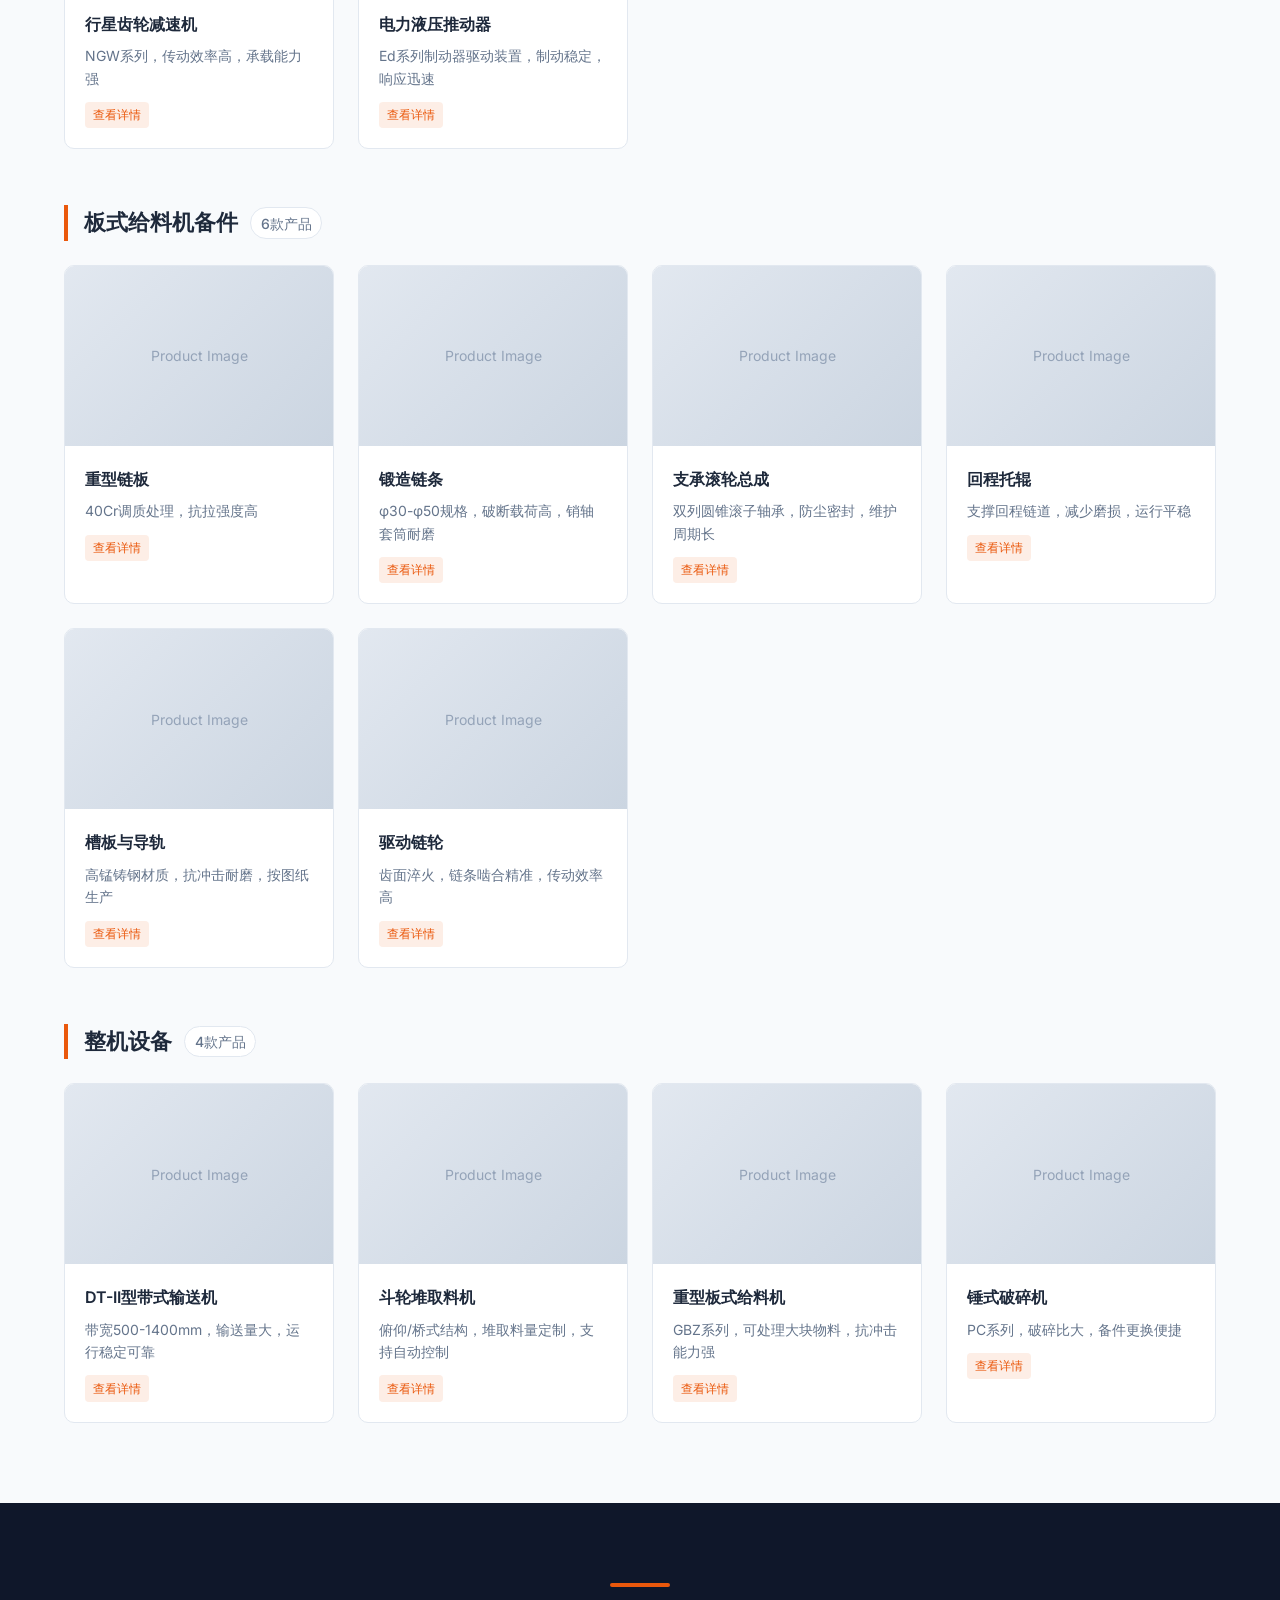
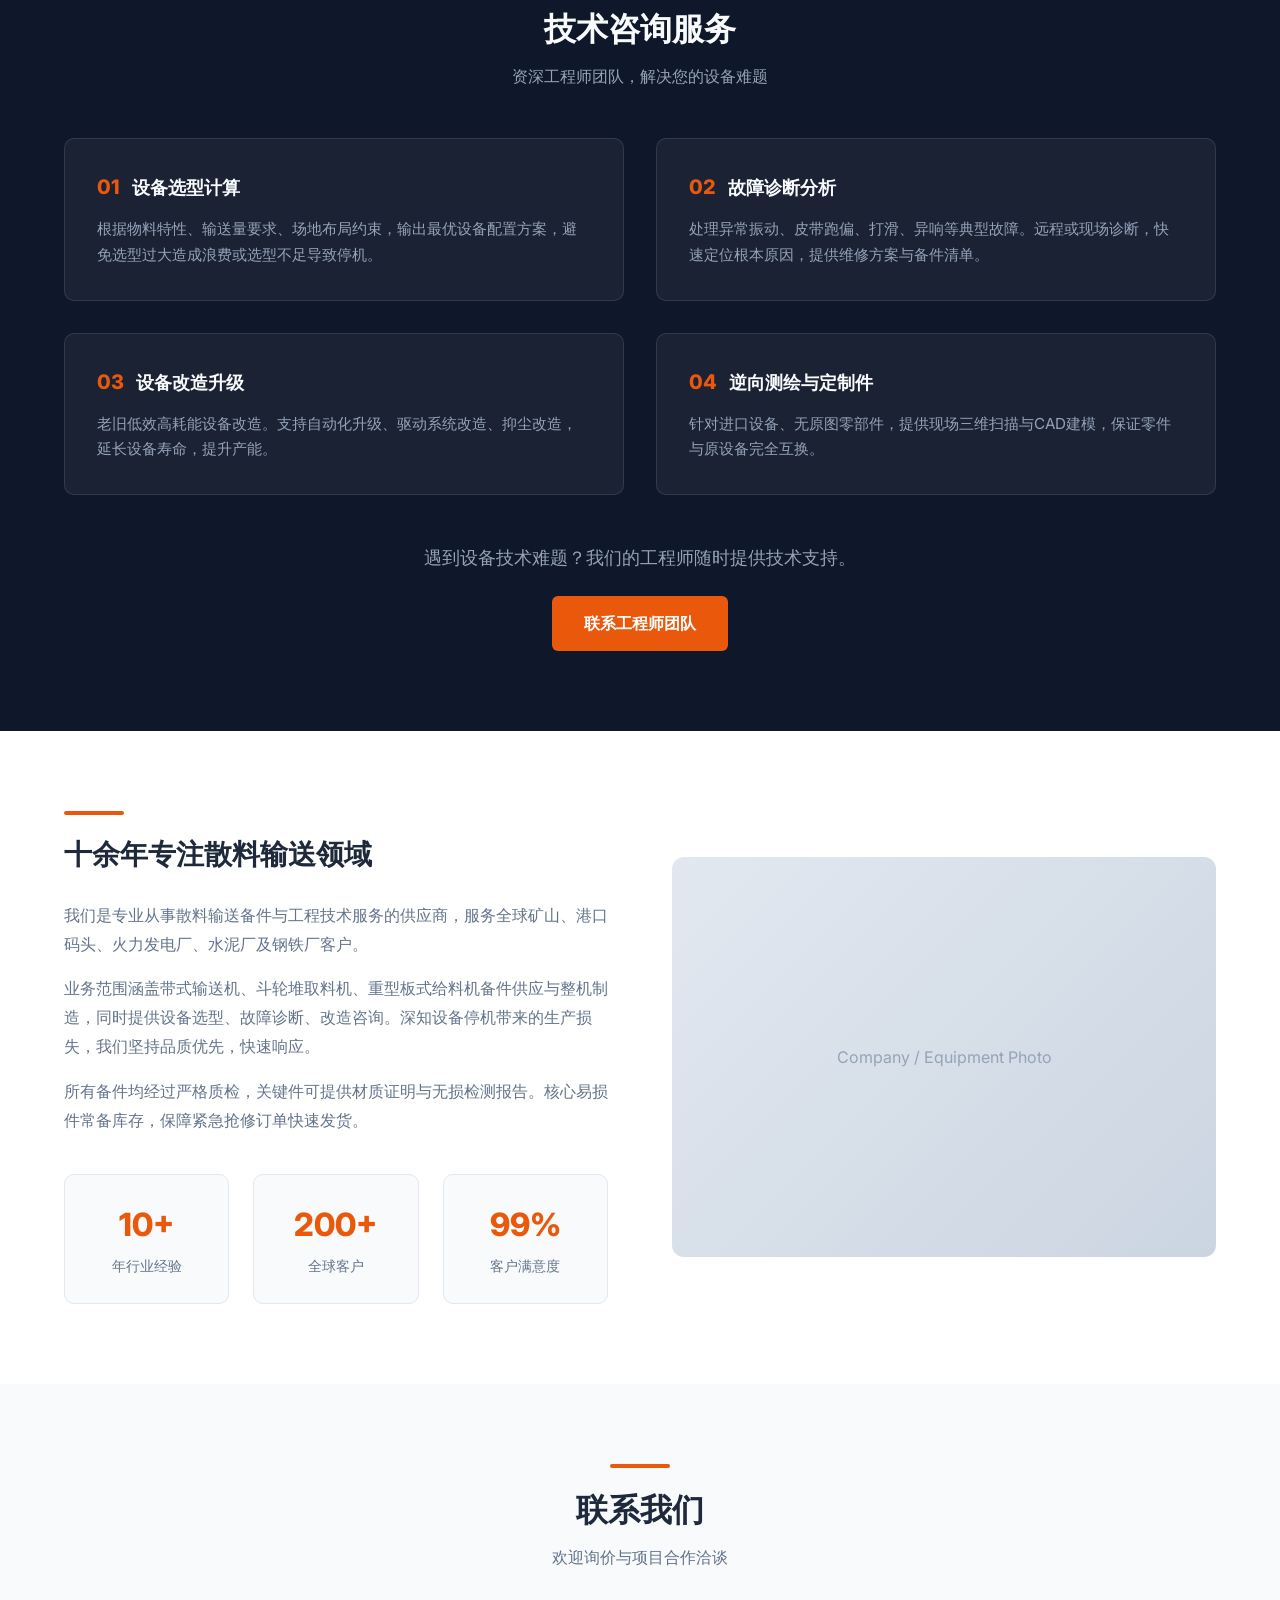
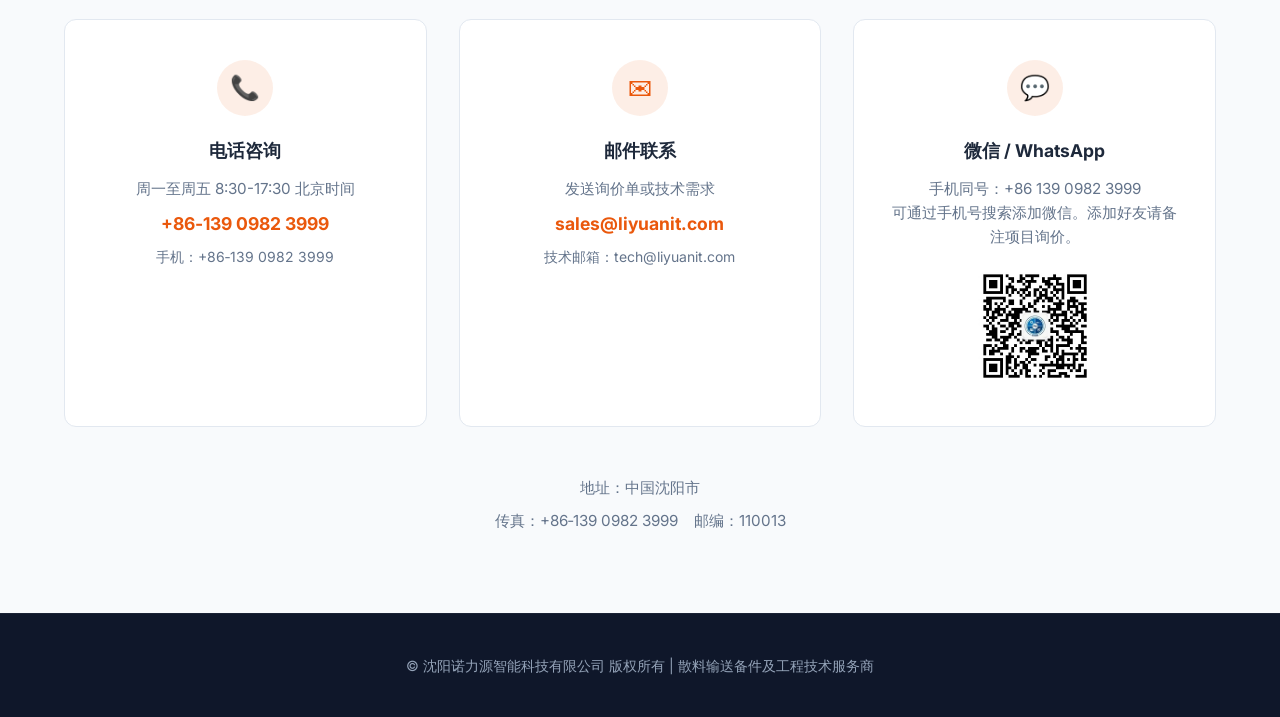
==== commit 6815479d: "更新网站内容" ====
--- a/cn.html
+++ b/cn.html
@@ -89,6 +89,15 @@
                     <span class="count">6款产品</span>
                 </h3>
                 <div class="product-grid">
+                                        <div class="product-card">
+                        <div class="product-img" style="background-image: url('img/cart.webp'); background-size: cover; background-position: center;"></div>
+                        <div class="product-info">
+                            <h4>长距离输送机巡检小车</h4>
+                            <p>超长距离巡检，适用长距离输送机的巡检需求</p>
+                            <a href="pdf/Maintenance Trolley for Overland Conveyor.pdf" target="_blank" rel="noopener" class="product-tag">查看详情</a>
+                        </div>
+                    </div>
+
                     <div class="product-card">
                         <div class="product-img"></div>
                         <div class="product-info">
@@ -405,4 +414,4 @@
     <button class="back-to-top" id="backToTop">↑</button>
     <script src="JS/script.js"></script>
 </body>
-</html>
+</html>
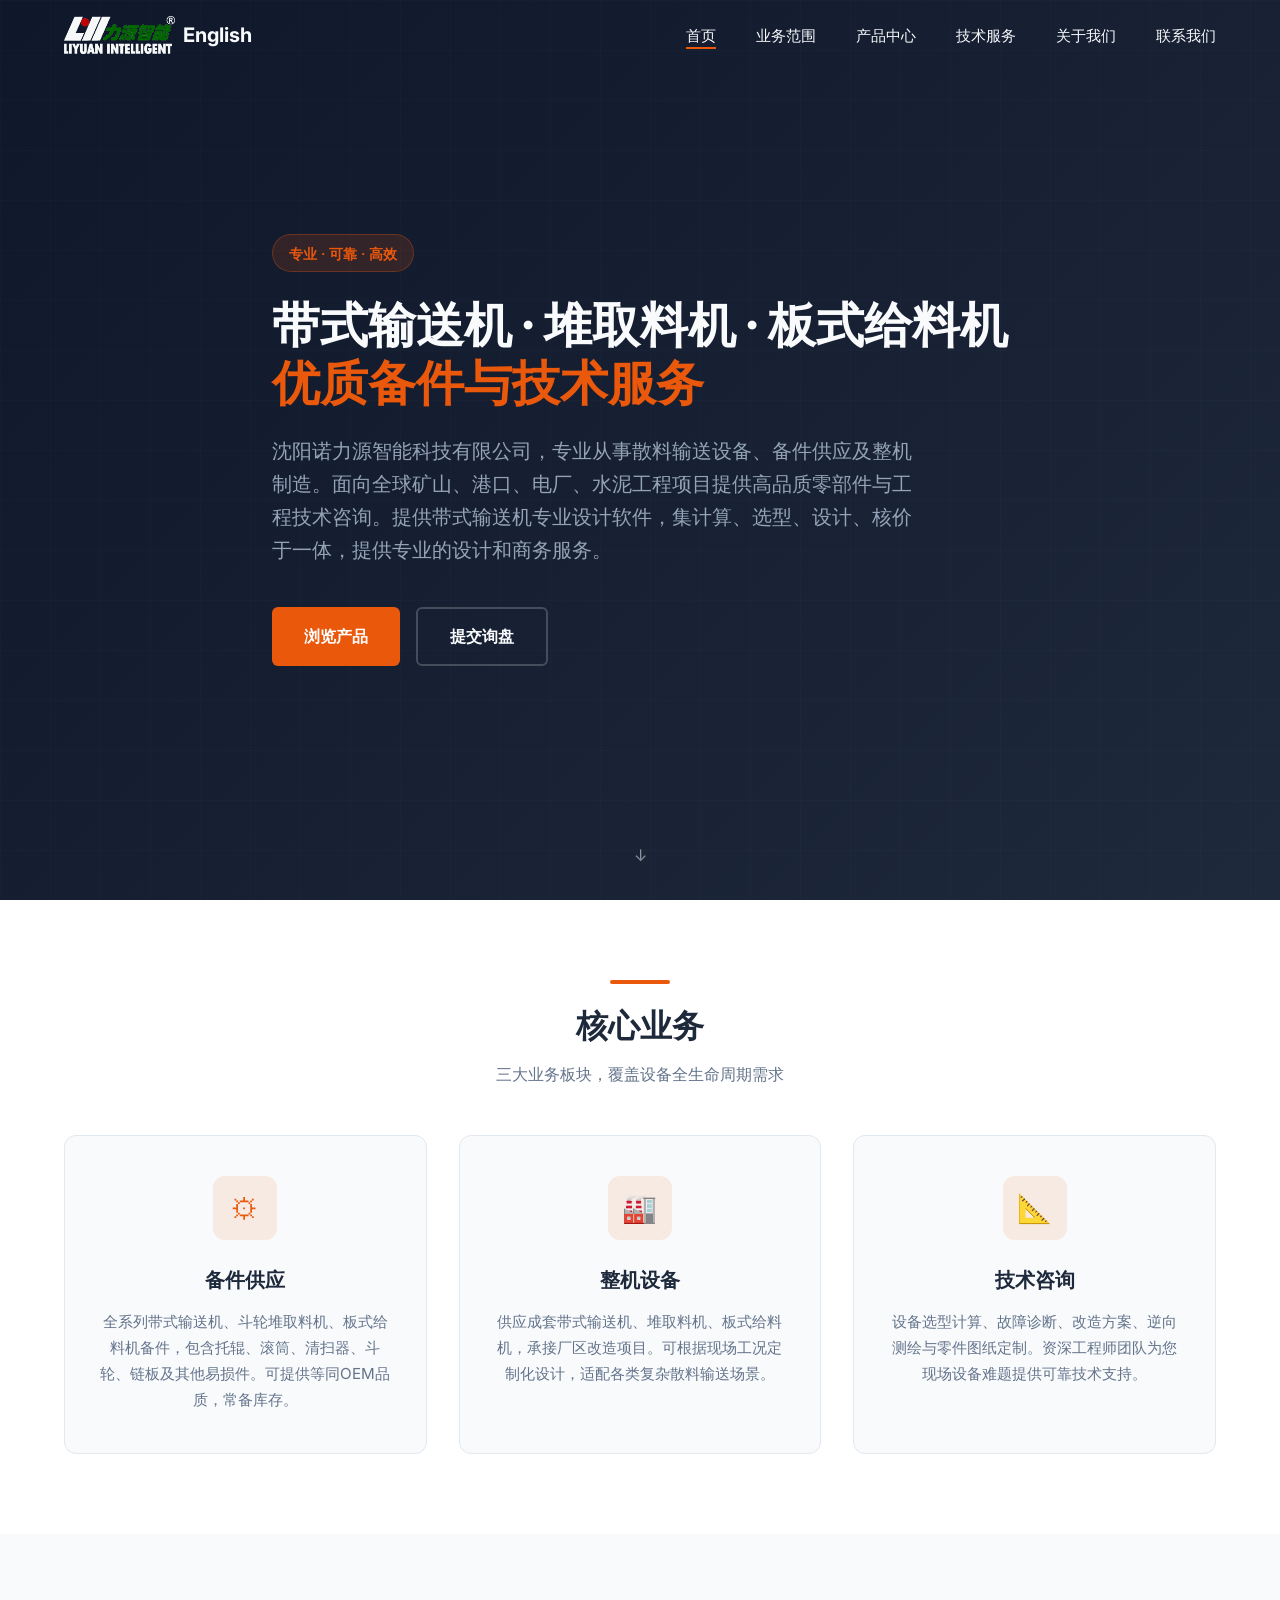
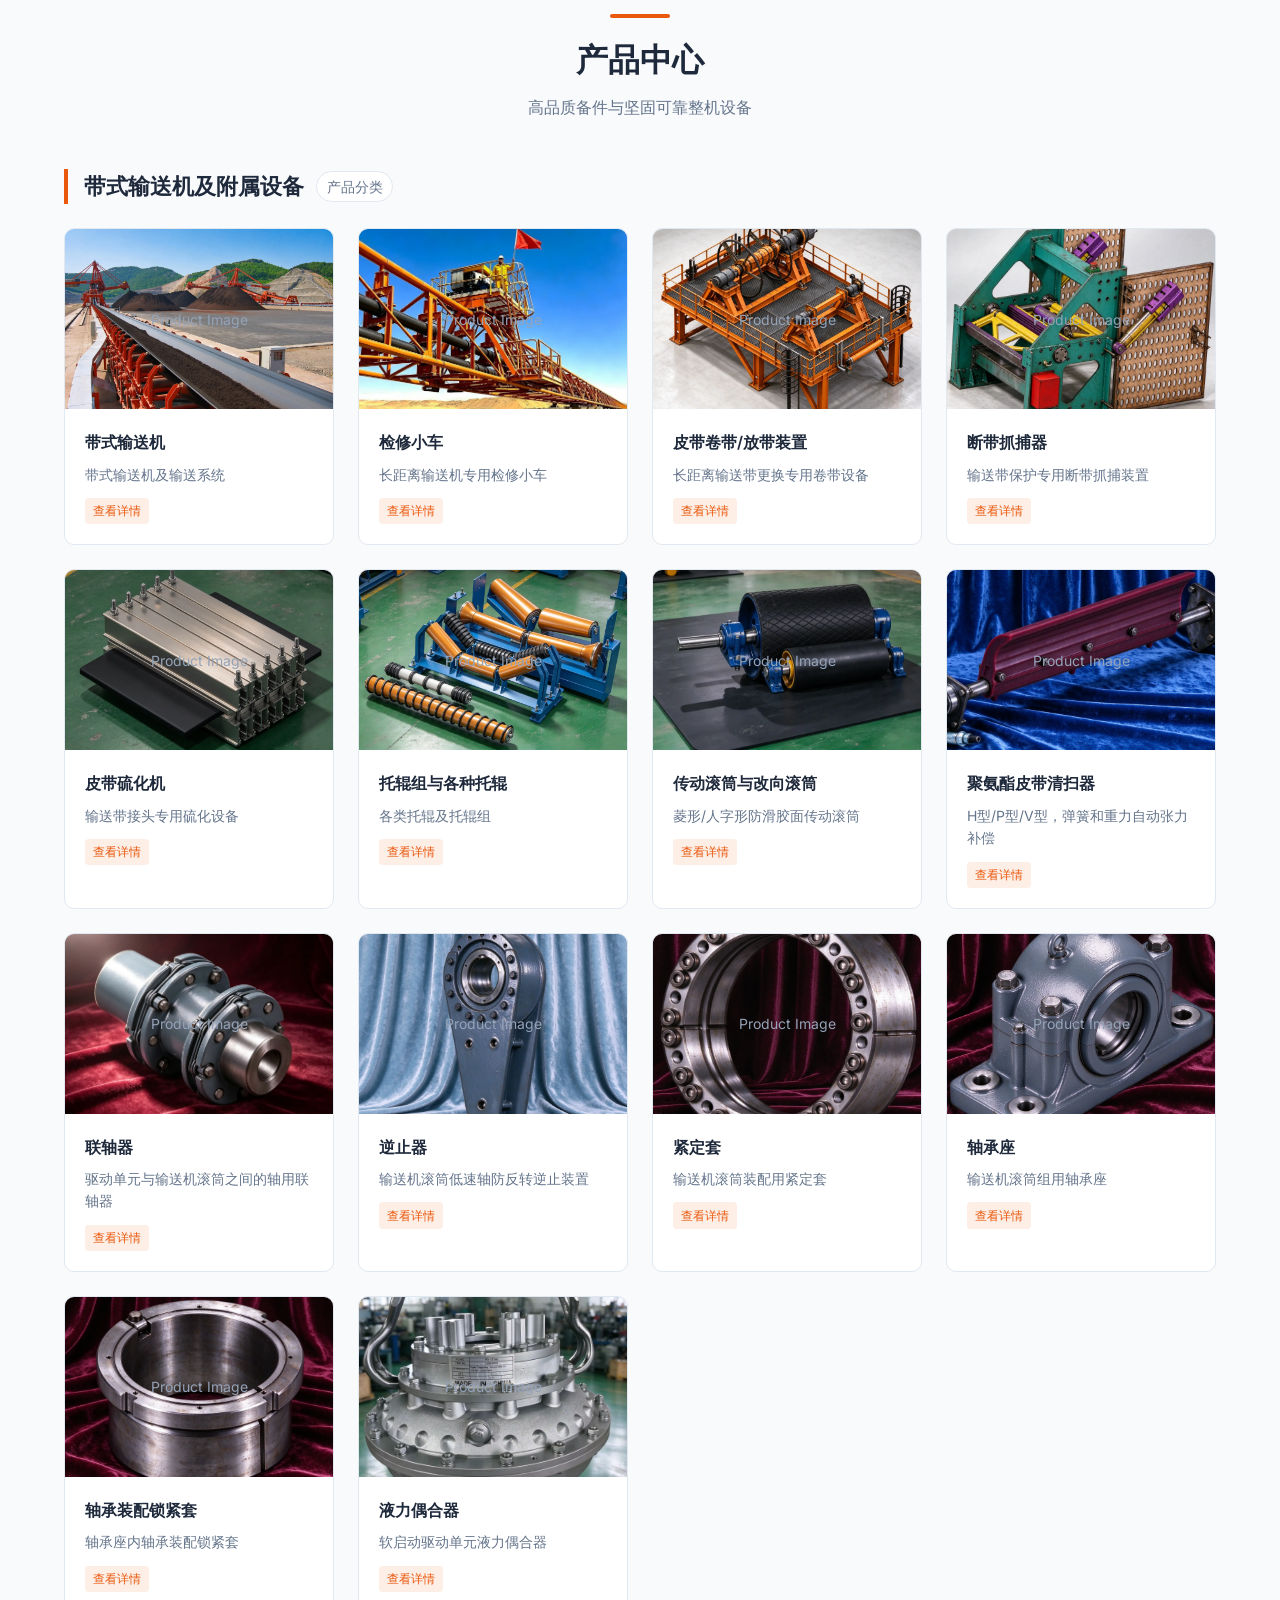
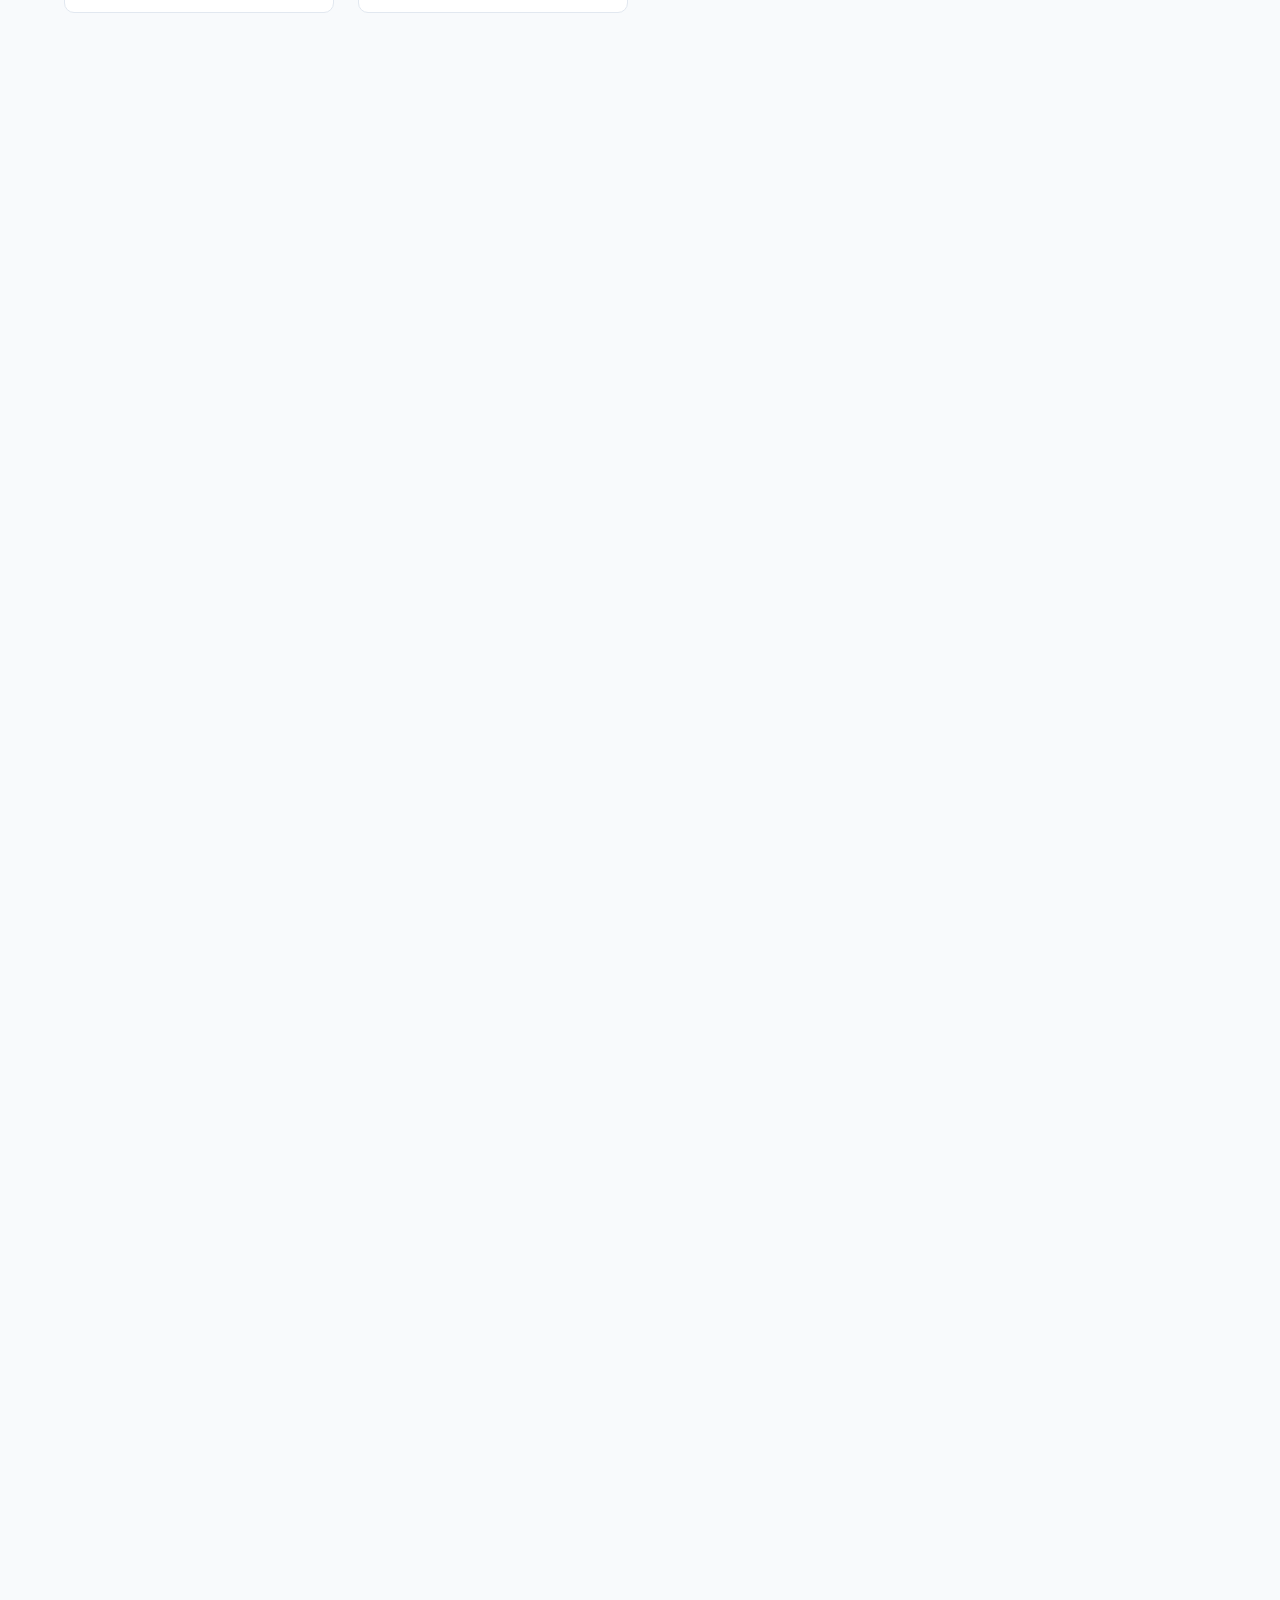
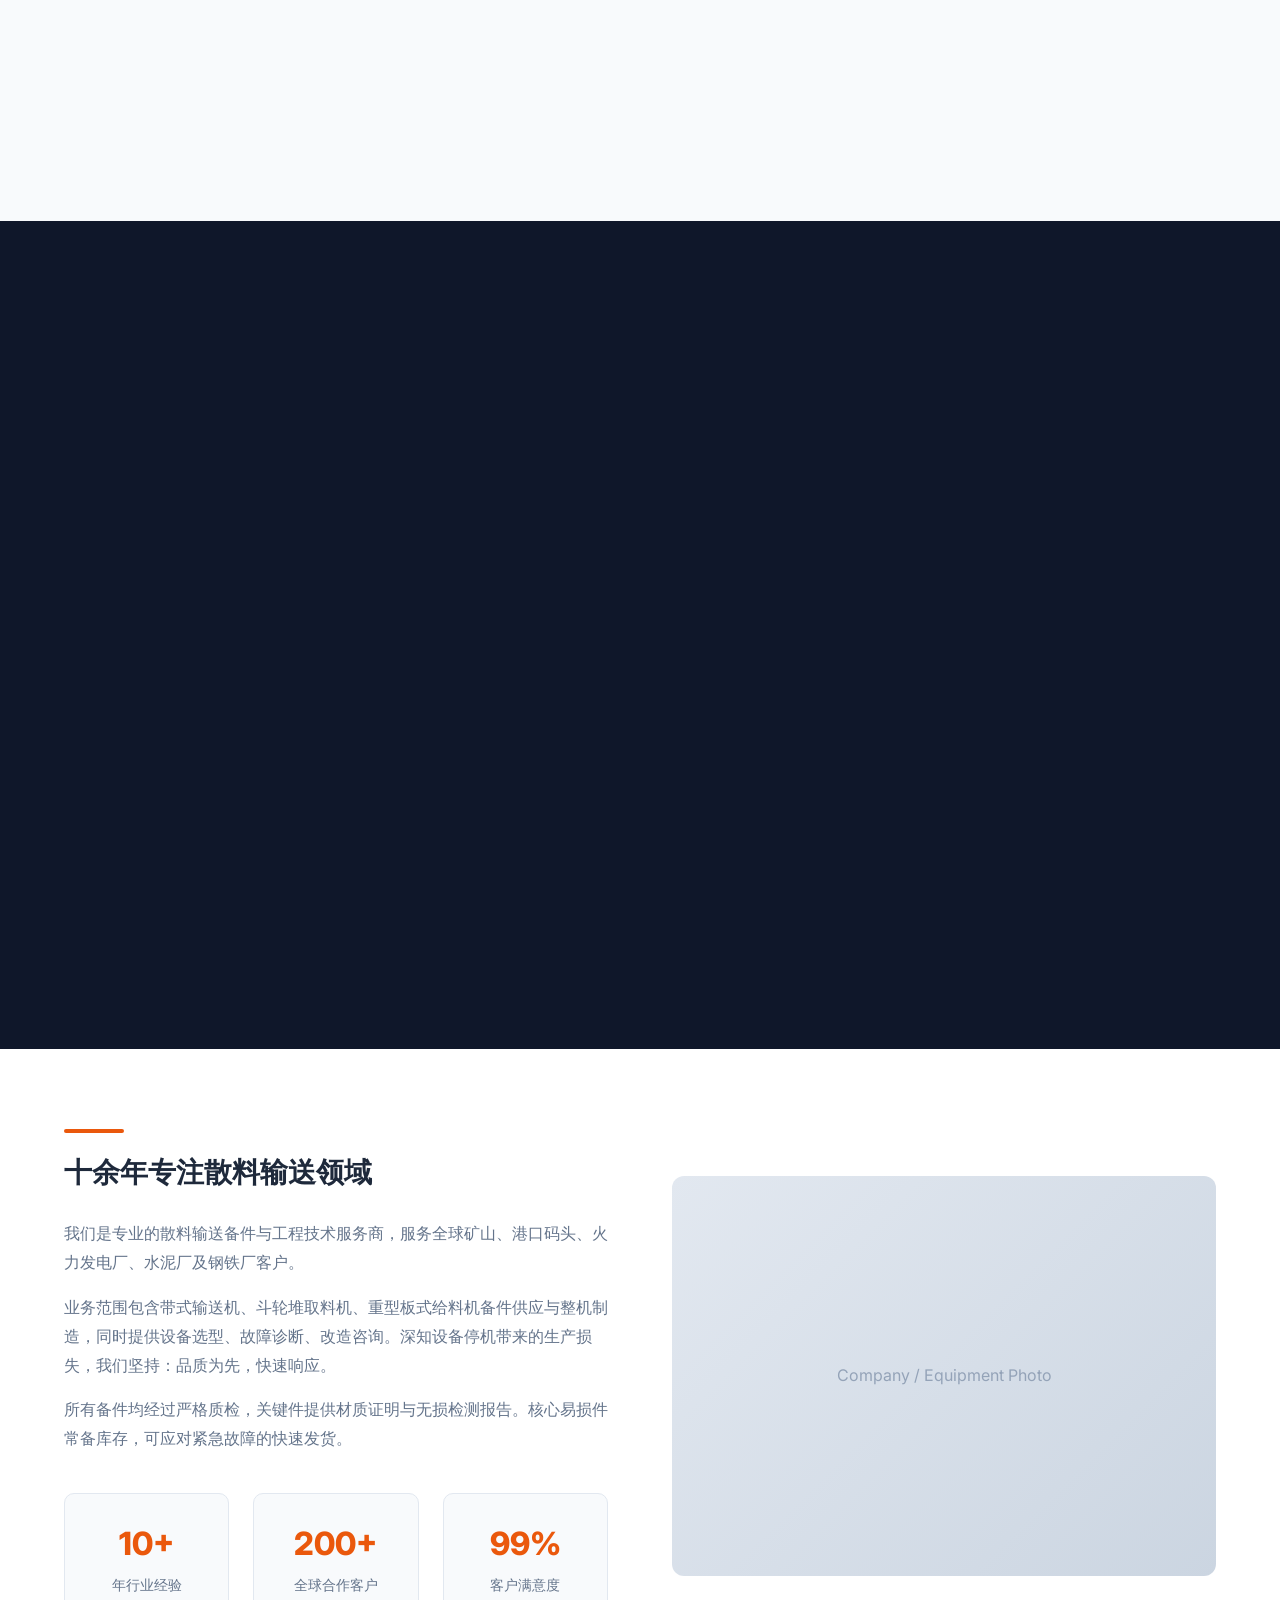
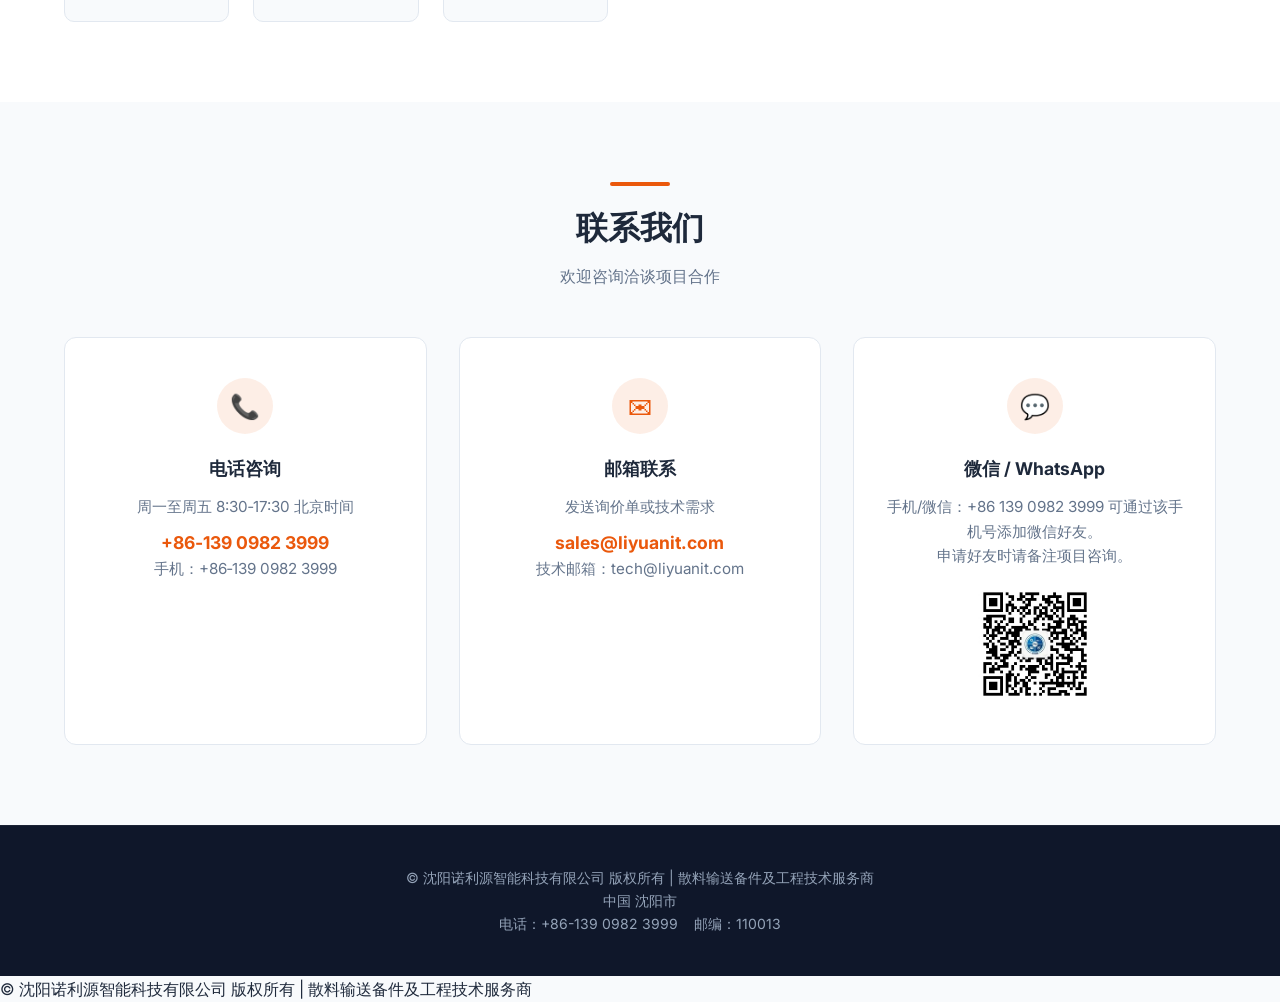
==== commit 5a4957eb: "更新的cn.HTML" ====
--- a/cn.html
+++ b/cn.html
@@ -7,23 +7,23 @@
     <link rel="preconnect" href="https://fonts.gstatic.com" crossorigin>
     <link href="https://fonts.googleapis.com/css2?family=Inter:wght@400;500;600;700;800&display=swap" rel="stylesheet">
     <title>力源智能 | 带式输送机、堆取料机、板式给料机、备件及技术咨询</title>
-    <meta name="description" content="带式输送机、斗轮堆取料机、板式给料机整机与备件供应商。为矿山、港口、电厂、水泥厂项目提供设备选型、故障诊断、改造服务。">
-    <link rel="alternate" hreflang="zh" href="">
+    <meta name="description" content="带式输送机、斗轮堆取料机、板式给料机整机与备件供应商。为矿山、港口、电厂、水泥厂项目提供设备选型、故障诊断、设备改造服务。">
+    <link rel="alternate" hreflang="en" href="">
     <link rel="stylesheet" href="CSS/style.css">
 </head>
 <body>
-    <!-- 移动端遮罩 -->
+    <!-- Mobile Overlay -->
     <div class="mobile-overlay" id="mobileOverlay"></div>
-    <!-- 导航栏 -->
+    <!-- Navigation -->
     <nav class="navbar" id="navbar">
         <div class="nav-container">
 <a href="#" class="logo">
-    <img src="img/GKG LOGO.png" alt="English" class="logo-icon">
+    <img src="img/GKG LOGO.png" alt="中文版" class="logo-icon">
     <span onclick="location.href='index.html'" style="cursor:pointer;color:inherit;">English</span>
 </a>
             <ul class="nav-menu" id="navMenu">
                 <li><a href="#home" class="active">首页</a></li>
-                <li><a href="#business">核心业务</a></li>
+                <li><a href="#business">业务范围</a></li>
                 <li><a href="#products">产品中心</a></li>
                 <li><a href="#consulting">技术服务</a></li>
                 <li><a href="#about">关于我们</a></li>
@@ -32,22 +32,22 @@
             <button class="mobile-toggle" id="mobileToggle">☰</button>
         </div>
     </nav>
-    <!-- 首屏横幅 -->
+    <!-- Hero Section -->
     <section class="hero" id="home">
         <div class="container">
             <div class="hero-content fade-in">
                 <div class="hero-tag">专业 · 可靠 · 高效</div>
-                <h1>带式输送机 · 堆取料机 · 板式给料机<br><span>高端备件与工程技术服务</span></h1>
-                <p>专注散料输送设备、备件供应及整机制造，面向全球矿山、港口、电厂、水泥厂项目提供高品质零部件与工程咨询服务。</p>
+                <h1>带式输送机 · 堆取料机 · 板式给料机<br><span>优质备件与技术服务</span></h1>
+                <p>沈阳诺力源智能科技有限公司，专业从事散料输送设备、备件供应及整机制造。面向全球矿山、港口、电厂、水泥工程项目提供高品质零部件与工程技术咨询。提供带式输送机专业设计软件，集计算、选型、设计、核价于一体，提供专业的设计和商务服务。</p>
                 <div class="btn-group">
                     <a href="#products" class="btn btn-primary">浏览产品</a>
-                    <a href="#contact" class="btn btn-secondary">发送询价</a>
+                    <a href="#contact" class="btn btn-secondary">提交询盘</a>
                 </div>
             </div>
         </div>
         <a href="#business" class="scroll-down">↓</a>
     </section>
-    <!-- 核心业务 -->
+    <!-- Core Business -->
     <section class="section business" id="business">
         <div class="container">
             <div class="fade-in">
@@ -59,221 +59,260 @@
                 <div class="business-card fade-in">
                     <div class="business-icon">⚙</div>
                     <h3>备件供应</h3>
-                    <p>全系列带式输送机、斗轮堆取料机、板式给料机备件，包含托辊、滚筒、清扫器、斗轮、链板等易损件。品质对标原厂，常备现货。</p>
+                    <p>全系列带式输送机、斗轮堆取料机、板式给料机备件，包含托辊、滚筒、清扫器、斗轮、链板及其他易损件。可提供等同OEM品质，常备库存。</p>
                 </div>
                 <div class="business-card fade-in">
                     <div class="business-icon">🏭</div>
                     <h3>整机设备</h3>
-                    <p>供应带式输送机、堆取料机、板式给料机整机及现场改造项目。根据现场工况定制设计，适配复杂散料输送场景。</p>
+                    <p>供应成套带式输送机、堆取料机、板式给料机，承接厂区改造项目。可根据现场工况定制化设计，适配各类复杂散料输送场景。</p>
                 </div>
                 <div class="business-card fade-in">
                     <div class="business-icon">📐</div>
                     <h3>技术咨询</h3>
-                    <p>设备选型计算、故障诊断、设备改造方案、逆向测绘与零件出图。资深工程师团队为您解决现场设备难题。</p>
-                </div>
-            </div>
-        </div>
-    </section>
-    <!-- 产品中心 -->
+                    <p>设备选型计算、故障诊断、改造方案、逆向测绘与零件图纸定制。资深工程师团队为您现场设备难题提供可靠技术支持。</p>
+                </div>
+            </div>
+        </div>
+    </section>
+    <!-- Products Section -->
     <section class="section products" id="products">
         <div class="container">
             <div class="fade-in">
                 <div class="accent-line"></div>
                 <h2 class="section-title">产品中心</h2>
-                <p class="section-subtitle">高品质备件与坚固可靠的整机设备</p>
-            </div>
-            <!-- 带式输送机备件 -->
+                <p class="section-subtitle">高品质备件与坚固可靠整机设备</p>
+            </div>
+            <!-- Belt Conveyor Spare Parts -->
             <div class="product-category fade-in">
                 <h3 class="category-title">
-                    带式输送机备件
-                    <span class="count">6款产品</span>
+                    带式输送机及附属设备
+                    <span class="count">产品分类</span>
                 </h3>
                 <div class="product-grid">
-                                        <div class="product-card">
-                        <div class="product-img" style="background-image: url('img/cart.webp'); background-size: cover; background-position: center;"></div>
-                        <div class="product-info">
-                            <h4>长距离输送机巡检小车</h4>
-                            <p>超长距离巡检，适用长距离输送机的巡检需求</p>
-                            <a href="pdf/Maintenance Trolley for Overland Conveyor.pdf" target="_blank" rel="noopener" class="product-tag">查看详情</a>
-                        </div>
-                    </div>
-
-                    <div class="product-card">
-                        <div class="product-img"></div>
-                        <div class="product-info">
-                            <h4>托辊组与滚筒</h4>
-                            <p>Φ133×465mm，配备橡胶缓冲环，适配重载冲击工况</p>
-                            <span class="product-tag">查看详情</span>
-                        </div>
-                    </div>
-                    <div class="product-card">
-                        <div class="product-img"></div>
-                        <div class="product-info">
-                            <h4>传动滚筒</h4>
-                            <p>包胶处理，耐磨防滑表面，多种功率规格可选</p>
-                            <span class="product-tag">查看详情</span>
-                        </div>
-                    </div>
-                    <div class="product-card">
-                        <div class="product-img"></div>
+                    <div class="product-card">
+                        <div class="product-img" style="background-image: url('img/bc.webp'); background-size: cover; background-position: center; background-repeat: no-repeat;"></div>
+                        <div class="product-info">
+                            <h4>带式输送机</h4>
+                            <p>带式输送机及输送系统</p>
+                            <span class="product-tag">查看详情</span>
+                        </div>
+                    </div>
+                    <div class="product-card">
+                        <div class="product-img" style="background-image: url('img/cart.webp'); background-size: cover; background-position: center; background-repeat: no-repeat;"></div>
+                        <div class="product-info">
+                            <h4>检修小车</h4>
+                            <p>长距离输送机专用检修小车</p>
+                            <span class="product-tag">查看详情</span>
+                        </div>
+                    </div>
+                     <div class="product-card">
+                        <div class="product-img" style="background-image: url('img/belt replacement.webp'); background-size: cover; background-position: center; background-repeat: no-repeat;"></div>
+                        <div class="product-info">
+                            <h4>皮带卷带/放带装置</h4>
+                            <p>长距离输送带更换专用卷带设备</p>
+                            <span class="product-tag">查看详情</span>
+                        </div>
+                    </div>
+                     <div class="product-card">
+                        <div class="product-img" style="background-image: url('img/belt arrestor.webp'); background-size: cover; background-position: center; background-repeat: no-repeat;"></div>
+                        <div class="product-info">
+                            <h4>断带抓捕器</h4>
+                            <p>输送带保护专用断带抓捕装置</p>
+                            <span class="product-tag">查看详情</span>
+                        </div>
+                    </div>
+                     <div class="product-card">
+                        <div class="product-img" style="background-image: url('img/vulcanizer.webp'); background-size: cover; background-position: center; background-repeat: no-repeat;"></div>
+                        <div class="product-info">
+                            <h4>皮带硫化机</h4>
+                            <p>输送带接头专用硫化设备</p>
+                            <span class="product-tag">查看详情</span>
+                        </div>
+                    </div>
+                     <div class="product-card">
+                        <div class="product-img" style="background-image: url('img/idlers.webp'); background-size: cover; background-position: center; background-repeat: no-repeat;"></div>
+                        <div class="product-info">
+                            <h4>托辊组与各种托辊</h4>
+                            <p>各类托辊及托辊组</p>
+                            <span class="product-tag">查看详情</span>
+                        </div>
+                    </div>
+                     <div class="product-card">
+                        <div class="product-img" style="background-image: url('img/pulley.webp'); background-size: cover; background-position: center; background-repeat: no-repeat;"></div>
+                        <div class="product-info">
+                            <h4>传动滚筒与改向滚筒</h4>
+                            <p>菱形/人字形防滑胶面传动滚筒</p>
+                            <span class="product-tag">查看详情</span>
+                        </div>
+                    </div>
+                     <div class="product-card">
+                        <div class="product-img" style="background-image: url('img/belt cleaner.webp'); background-size: cover; background-position: center; background-repeat: no-repeat;"></div>
                         <div class="product-info">
                             <h4>聚氨酯皮带清扫器</h4>
-                            <p>H型/P型/V型，弹簧自动张力补偿结构</p>
-                            <span class="product-tag">查看详情</span>
-                        </div>
-                    </div>
-                    <div class="product-card">
-                        <div class="product-img"></div>
-                        <div class="product-info">
-                            <h4>阻燃输送带</h4>
-                            <p>PVG/PVC整芯输送带，符合MT914行业标准</p>
-                            <span class="product-tag">查看详情</span>
-                        </div>
-                    </div>
-                    <div class="product-card">
-                        <div class="product-img"></div>
-                        <div class="product-info">
-                            <h4>螺旋拉紧装置</h4>
-                            <p>螺旋/小车式，调节行程大，结构紧凑</p>
-                            <span class="product-tag">查看详情</span>
-                        </div>
-                    </div>
-                    <div class="product-card">
-                        <div class="product-img"></div>
+                            <p>H型/P型/V型，弹簧和重力自动张力补偿</p>
+                            <span class="product-tag">查看详情</span>
+                        </div>
+                    </div>
+                     <div class="product-card">
+                        <div class="product-img" style="background-image: url('img/coupling1.webp'); background-size: cover; background-position: center; background-repeat: no-repeat;"></div>
+                        <div class="product-info">
+                            <h4>联轴器</h4>
+                            <p>驱动单元与输送机滚筒之间的轴用联轴器</p>
+                            <span class="product-tag">查看详情</span>
+                        </div>
+                    </div>
+                     <div class="product-card">
+                        <div class="product-img" style="background-image: url('img/holdback.webp'); background-size: cover; background-position: center; background-repeat: no-repeat;"></div>
+                        <div class="product-info">
+                            <h4>逆止器</h4>
+                            <p>输送机滚筒低速轴防反转逆止装置</p>
+                            <span class="product-tag">查看详情</span>
+                        </div>
+                    </div>
+                     <div class="product-card">
+                        <div class="product-img" style="background-image: url('img/adapter sleeve.webp'); background-size: cover; background-position: center; background-repeat: no-repeat;"></div>
+                        <div class="product-info">
+                            <h4>紧定套</h4>
+                            <p>输送机滚筒装配用紧定套</p>
+                            <span class="product-tag">查看详情</span>
+                        </div>
+                    </div>
+                     <div class="product-card">
+                        <div class="product-img" style="background-image: url('img/bearing house.webp'); background-size: cover; background-position: center; background-repeat: no-repeat;"></div>
+                        <div class="product-info">
+                            <h4>轴承座</h4>
+                            <p>输送机滚筒组用轴承座</p>
+                            <span class="product-tag">查看详情</span>
+                        </div>
+                    </div>
+                     <div class="product-card">
+                        <div class="product-img" style="background-image: url('img/lock sleev.webp'); background-size: cover; background-position: center; background-repeat: no-repeat;"></div>
+                        <div class="product-info">
+                            <h4>轴承装配锁紧套</h4>
+                            <p>轴承座内轴承装配锁紧套</p>
+                            <span class="product-tag">查看详情</span>
+                        </div>
+                    </div>
+                     <div class="product-card">
+                        <div class="product-img" style="background-image: url('img/fluid coupling.webp'); background-size: cover; background-position: center; background-repeat: no-repeat;"></div>
                         <div class="product-info">
                             <h4>液力偶合器</h4>
-                            <p>YOX系列，具备软启动与过载保护功能</p>
-                            <span class="product-tag">查看详情</span>
-                        </div>
-                    </div>
-                </div>
-            </div>
-            <!-- 堆取料机备件 -->
+                            <p>软启动驱动单元液力偶合器</p>
+                            <span class="product-tag">查看详情</span>
+                        </div>
+                    </div>
+                </div>
+            </div>
+            <!-- Stacker‑Reclaimer Spare Parts -->
             <div class="product-category fade-in">
                 <h3 class="category-title">
-                    堆取料机备件
-                    <span class="count">6款产品</span>
+                    堆取料机及附属装置
+                    <span class="count">产品分类</span>
                 </h3>
                 <div class="product-grid">
-                    <div class="product-card">
-                        <div class="product-img"></div>
-                        <div class="product-info">
-                            <h4>斗轮总成</h4>
-                            <p>Q355B钢材，整体焊接并去应力处理，斗齿耐磨</p>
-                            <span class="product-tag">查看详情</span>
-                        </div>
-                    </div>
-                    <div class="product-card">
-                        <div class="product-img"></div>
-                        <div class="product-info">
-                            <h4>回转支承</h4>
-                            <p>单排四点接触球式，重载低速，防尘密封结构</p>
-                            <span class="product-tag">查看详情</span>
-                        </div>
-                    </div>
-                    <div class="product-card">
-                        <div class="product-img"></div>
-                        <div class="product-info">
-                            <h4>行走驱动轮</h4>
-                            <p>表面淬火HRC55-60，延长使用寿命</p>
-                            <span class="product-tag">查看详情</span>
-                        </div>
-                    </div>
-                    <div class="product-card">
-                        <div class="product-img"></div>
-                        <div class="product-info">
-                            <h4>钢丝绳与卷筒</h4>
-                            <p>6×37+FC镀锌钢丝绳，配套卷筒机加工服务</p>
-                            <span class="product-tag">查看详情</span>
-                        </div>
-                    </div>
-                    <div class="product-card">
-                        <div class="product-img"></div>
-                        <div class="product-info">
-                            <h4>行星齿轮减速机</h4>
-                            <p>NGW系列，传动效率高，承载能力强</p>
-                            <span class="product-tag">查看详情</span>
-                        </div>
-                    </div>
-                    <div class="product-card">
-                        <div class="product-img"></div>
-                        <div class="product-info">
-                            <h4>电力液压推动器</h4>
-                            <p>Ed系列制动器驱动装置，制动稳定，响应迅速</p>
-                            <span class="product-tag">查看详情</span>
-                        </div>
-                    </div>
-                </div>
-            </div>
-            <!-- 板式给料机备件 -->
+                   <div class="product-card">
+                        <div class="product-img" style="background-image: url('img/stacker.webp'); background-size: cover; background-position: center; background-repeat: no-repeat;"></div>
+                        <div class="product-info">
+                            <h4>堆料机</h4>
+                            <p>矿物散料堆料设备</p>
+                            <span class="product-tag">查看详情</span>
+                        </div>
+                    </div>
+                    <div class="product-card">
+                        <div class="product-img" style="background-image: url('img/scrap reclaimer.webp'); background-size: cover; background-position: center; background-repeat: no-repeat;"></div>
+                        <div class="product-info">
+                            <h4>桥式刮板取料机</h4>
+                            <p>矿物散料桥式刮板取料机，专门用于需要混匀的物料。</p>
+                            <span class="product-tag">查看详情</span>
+                        </div>
+                    </div>
+                    <div class="product-card">
+                        <div class="product-img" style="background-image: url('img/bucket wheel.webp'); background-size: cover; background-position: center; background-repeat: no-repeat;"></div>
+                        <div class="product-info">
+                            <h4>斗轮堆取料机</h4>
+                            <p>矿物散料斗轮堆取料机，用于散料码头、电厂、钢厂、矿山等。</p>
+                            <span class="product-tag">查看详情</span>
+                        </div>
+                    </div>
+                    <div class="product-card">
+                        <div class="product-img" style="background-image: url('img/bucket reclaimer.webp'); background-size: cover; background-position: center; background-repeat: no-repeat;"></div>
+                        <div class="product-info">
+                            <h4>取料机刮板</h4>
+                            <p>桥式取料机矿物散料取料刮板，专门用于需要混匀的物料。</p>
+                            <span class="product-tag">查看详情</span>
+                        </div>
+                    </div>
+                </div>
+            </div>
+            <!-- Apron Feeder Spare Parts -->
             <div class="product-category fade-in">
                 <h3 class="category-title">
-                    板式给料机备件
-                    <span class="count">6款产品</span>
+                    板式给料机及附属装置
+                    <span class="count">产品分类</span>
                 </h3>
                 <div class="product-grid">
                     <div class="product-card">
-                        <div class="product-img"></div>
-                        <div class="product-info">
-                            <h4>重型链板</h4>
-                            <p>40Cr调质处理，抗拉强度高</p>
-                            <span class="product-tag">查看详情</span>
-                        </div>
-                    </div>
-                    <div class="product-card">
-                        <div class="product-img"></div>
-                        <div class="product-info">
-                            <h4>锻造链条</h4>
-                            <p>φ30-φ50规格，破断载荷高，销轴套筒耐磨</p>
-                            <span class="product-tag">查看详情</span>
-                        </div>
-                    </div>
-                    <div class="product-card">
-                        <div class="product-img"></div>
-                        <div class="product-info">
-                            <h4>支承滚轮总成</h4>
-                            <p>双列圆锥滚子轴承，防尘密封，维护周期长</p>
-                            <span class="product-tag">查看详情</span>
-                        </div>
-                    </div>
-                    <div class="product-card">
-                        <div class="product-img"></div>
-                        <div class="product-info">
-                            <h4>回程托辊</h4>
-                            <p>支撑回程链道，减少磨损，运行平稳</p>
-                            <span class="product-tag">查看详情</span>
-                        </div>
-                    </div>
-                    <div class="product-card">
-                        <div class="product-img"></div>
-                        <div class="product-info">
-                            <h4>槽板与导轨</h4>
-                            <p>高锰铸钢材质，抗冲击耐磨，按图纸生产</p>
-                            <span class="product-tag">查看详情</span>
-                        </div>
-                    </div>
-                    <div class="product-card">
-                        <div class="product-img"></div>
-                        <div class="product-info">
-                            <h4>驱动链轮</h4>
-                            <p>齿面淬火，链条啮合精准，传动效率高</p>
-                            <span class="product-tag">查看详情</span>
-                        </div>
-                    </div>
-                </div>
-            </div>
-            <!-- 整机设备 -->
+                        <div class="product-img" style="background-image: url('img/apron feeder.webp'); background-size: cover; background-position: center; background-repeat: no-repeat;"></div>
+                        <div class="product-info">
+                            <h4>板式给料机</h4>
+                            <p>重型板式给料机，用于向破碎机输送矿物原料</p>
+                            <span class="product-tag">查看详情</span>
+                        </div>
+                    </div>
+                    <div class="product-card">
+                        <div class="product-img" style="background-image: url('img/pan.webp'); background-size: cover; background-position: center; background-repeat: no-repeat;"></div>
+                        <div class="product-info">
+                            <h4>板式给料机链板</h4>
+                            <p>重型板式给料机链板，承载大块冲击矿物原料。</p>
+                            <span class="product-tag">查看详情</span>
+                        </div>
+                    </div>
+                    <div class="product-card">
+                        <div class="product-img" style="background-image: url('img/shaft sprocket.webp'); background-size: cover; background-position: center; background-repeat: no-repeat;"></div>
+                        <div class="product-info">
+                            <h4>板式给料机主传动轴</h4>
+                            <p>重型板式给料机主传动轴与链轮组件</p>
+                            <span class="product-tag">查看详情</span>
+                        </div>
+                    </div>
+                    <div class="product-card">
+                        <div class="product-img" style="background-image: url('img/support roller.webp'); background-size: cover; background-position: center; background-repeat: no-repeat;"></div>
+                        <div class="product-info">
+                            <h4>板式给料机支重轮</h4>
+                            <p>重型板式给料机支重轮，支撑链轨运行。</p>
+                            <span class="product-tag">查看详情</span>
+                        </div>
+                    </div>
+                    <div class="product-card">
+                        <div class="product-img" style="background-image: url('img/af assembling.webp'); background-size: cover; background-position: center; background-repeat: no-repeat;"></div>
+                        <div class="product-info">
+                            <h4>板式给料机整机装配</h4>
+                            <p>车间内完整装配的板式给料机，包含所有必要的组件和附件。</p>
+                            <span class="product-tag">查看详情</span>
+                        </div>
+                    </div>
+                    <div class="product-card">
+                        <div class="product-img" style="background-image: url('img/chain tracks.webp'); background-size: cover; background-position: center; background-repeat: no-repeat;"></div>
+                        <div class="product-info">
+                            <h4>重型板式给料机链轨</h4>
+                            <p>向破碎机输送矿料的重型板式给料机链轨</p>
+                            <span class="product-tag">查看详情</span>
+                        </div>
+                    </div>
+                </div>
+            </div>
+            <!-- Complete Units -->
             <div class="product-category fade-in">
                 <h3 class="category-title">
-                    整机设备
-                    <span class="count">4款产品</span>
+                    成套设备
+                    <span class="count">4 类产品</span>
                 </h3>
                 <div class="product-grid">
                     <div class="product-card">
                         <div class="product-img"></div>
                         <div class="product-info">
                             <h4>DT-II型带式输送机</h4>
-                            <p>带宽500-1400mm，输送量大，运行稳定可靠</p>
+                            <p>带宽500‑1400mm，输送量大，运行稳定</p>
                             <span class="product-tag">查看详情</span>
                         </div>
                     </div>
@@ -281,7 +320,7 @@
                         <div class="product-img"></div>
                         <div class="product-info">
                             <h4>斗轮堆取料机</h4>
-                            <p>俯仰/桥式结构，堆取料量定制，支持自动控制</p>
+                            <p>俯仰/桥式结构，堆取料量定制，自动控制</p>
                             <span class="product-tag">查看详情</span>
                         </div>
                     </div>
@@ -289,7 +328,7 @@
                         <div class="product-img"></div>
                         <div class="product-info">
                             <h4>重型板式给料机</h4>
-                            <p>GBZ系列，可处理大块物料，抗冲击能力强</p>
+                            <p>GBZ系列，可输送大块物料，抗冲击性能强</p>
                             <span class="product-tag">查看详情</span>
                         </div>
                     </div>
@@ -305,7 +344,7 @@
             </div>
         </div>
     </section>
-    <!-- 技术咨询服务 -->
+    <!-- Technical Consulting Services -->
     <section class="section consulting" id="consulting">
         <div class="container">
             <div class="fade-in">
@@ -315,38 +354,38 @@
             </div>
             <div class="consulting-grid">
                 <div class="consult-item fade-in">
-                    <h3><span class="num">01</span>设备选型计算</h3>
-                    <p>根据物料特性、输送量要求、场地布局约束，输出最优设备配置方案，避免选型过大造成浪费或选型不足导致停机。</p>
+                    <h3><span class="num">01</span>设备选型与计算</h3>
+                    <p>根据物料特性、输送量要求与场地布置限制，提供优化设备配置方案。避免选型过剩造成浪费或容量不足引发停机。</p>
                 </div>
                 <div class="consult-item fade-in">
-                    <h3><span class="num">02</span>故障诊断分析</h3>
-                    <p>处理异常振动、皮带跑偏、打滑、异响等典型故障。远程或现场诊断，快速定位根本原因，提供维修方案与备件清单。</p>
+                    <h3><span class="num">02</span>故障诊断与分析</h3>
+                    <p>处理异常振动、皮带跑偏、打滑、异响等典型故障。远程或现场诊断，快速定位根源，提供维修方案与所需备件清单。</p>
                 </div>
                 <div class="consult-item fade-in">
-                    <h3><span class="num">03</span>设备改造升级</h3>
-                    <p>老旧低效高耗能设备改造。支持自动化升级、驱动系统改造、抑尘改造，延长设备寿命，提升产能。</p>
+                    <h3><span class="num">03</span>厂区改造升级</h3>
+                    <p>老旧低效高能耗设备改造。提供自动化升级、驱动系统改造、抑尘改造方案，延长设备寿命，提升产能。</p>
                 </div>
                 <div class="consult-item fade-in">
-                    <h3><span class="num">04</span>逆向测绘与定制件</h3>
-                    <p>针对进口设备、无原图零部件，提供现场三维扫描与CAD建模，保证零件与原设备完全互换。</p>
+                    <h3><span class="num">04</span>逆向测绘与定制零件</h3>
+                    <p>针对进口设备或无原始图纸零部件，提供现场三维扫描与CAD建模，保证与原设备完全互换。</p>
                 </div>
             </div>
             <div class="consulting-cta fade-in">
-                <p>遇到设备技术难题？我们的工程师随时提供技术支持。</p>
+                <p>遇到设备技术难题？我们的工程师随时为您提供支持。</p>
                 <a href="#contact" class="btn btn-primary">联系工程师团队</a>
             </div>
         </div>
     </section>
-    <!-- 关于我们 -->
+    <!-- About Us -->
     <section class="section about" id="about">
         <div class="container">
             <div class="about-content">
                 <div class="about-text fade-in">
                     <div class="accent-line" style="margin: 0 0 1rem 0;"></div>
                     <h3>十余年专注散料输送领域</h3>
-                    <p>我们是专业从事散料输送备件与工程技术服务的供应商，服务全球矿山、港口码头、火力发电厂、水泥厂及钢铁厂客户。</p>
-                    <p>业务范围涵盖带式输送机、斗轮堆取料机、重型板式给料机备件供应与整机制造，同时提供设备选型、故障诊断、改造咨询。深知设备停机带来的生产损失，我们坚持品质优先，快速响应。</p>
-                    <p>所有备件均经过严格质检，关键件可提供材质证明与无损检测报告。核心易损件常备库存，保障紧急抢修订单快速发货。</p>
+                    <p>我们是专业的散料输送备件与工程技术服务商，服务全球矿山、港口码头、火力发电厂、水泥厂及钢铁厂客户。</p>
+                    <p>业务范围包含带式输送机、斗轮堆取料机、重型板式给料机备件供应与整机制造，同时提供设备选型、故障诊断、改造咨询。深知设备停机带来的生产损失，我们坚持：品质为先，快速响应。</p>
+                    <p>所有备件均经过严格质检，关键件提供材质证明与无损检测报告。核心易损件常备库存，可应对紧急故障的快速发货。</p>
                     <div class="about-stats">
                         <div class="stat-item">
                             <span class="stat-num">10+</span>
@@ -354,7 +393,7 @@
                         </div>
                         <div class="stat-item">
                             <span class="stat-num">200+</span>
-                            <span class="stat-label">全球客户</span>
+                            <span class="stat-label">全球合作客户</span>
                         </div>
                         <div class="stat-item">
                             <span class="stat-num">99%</span>
@@ -363,55 +402,96 @@
                     </div>
                 </div>
                 <div class="about-image fade-in">
-                    <!-- 放置企业或设备图片 -->
-                </div>
-            </div>
-        </div>
-    </section>
-    <!-- 联系我们 -->
+                    <!-- Insert company or equipment image -->
+                </div>
+            </div>
+        </div>
+    </section>
+    <!-- Contact Section -->
     <section class="section contact" id="contact">
         <div class="container">
             <div class="fade-in">
                 <div class="accent-line"></div>
                 <h2 class="section-title">联系我们</h2>
-                <p class="section-subtitle">欢迎询价与项目合作洽谈</p>
+                <p class="section-subtitle">欢迎咨询洽谈项目合作</p>
             </div>
             <div class="contact-grid">
                 <div class="contact-card fade-in">
                     <div class="contact-icon">📞</div>
                     <h3>电话咨询</h3>
-                    <p>周一至周五 8:30-17:30 北京时间</p>
+                    <p>周一至周五 8:30‑17:30 北京时间</p>
                     <span class="highlight">+86‑139 0982 3999</span>
-                    <p style="margin-top: 0.5rem; font-size: 0.875rem;">手机：+86‑139 0982 3999</p>
+                    <p style="margin‑top: 0.5rem; font‑size: 0.875rem;">手机：+86‑139 0982 3999</p>
                 </div>
                 <div class="contact-card fade-in">
                     <div class="contact-icon">✉</div>
-                    <h3>邮件联系</h3>
+                    <h3>邮箱联系</h3>
                     <p>发送询价单或技术需求</p>
                     <span class="highlight">sales@liyuanit.com</span>
-                    <p style="margin-top: 0.5rem; font-size: 0.875rem;">技术邮箱：tech@liyuanit.com</p>
+                    <p style="margin‑top: 0.5rem; font‑size: 0.875rem;">技术邮箱：tech@liyuanit.com</p>
                 </div>
                 <div class="contact-card fade-in">
                     <div class="contact-icon">💬</div>
                     <h3>微信 / WhatsApp</h3>
-                    <p>手机同号：+86 139 0982 3999<br>可通过手机号搜索添加微信。添加好友请备注项目询价。</p>
+                    <p>手机/微信：+86 139 0982 3999
+                        可通过该手机号添加微信好友。<BR>申请好友时请备注项目咨询。</p>
                     <img src="img/qrcode.jpg" alt="微信二维码" class="qr-placeholder">
                 </div>
             </div>
-            <div style="margin-top: 3rem; text-align: center; color: var(--text-muted); font-size: 0.95rem;">
-                <p>地址：中国沈阳市</p>
-                <p style="margin-top: 0.5rem;">传真：+86‑139 0982 3999 &nbsp;&nbsp; 邮编：110013</p>
-            </div>
-        </div>
-    </section>
-    <!-- 页脚 -->
+            <div style="margin‑top: 3rem; text‑align: center; color: var(--text‑muted); font‑size: 0.95rem;">
+                <p> </p>
+                <p style="margin‑top: 0.5rem;">     </p>
+            </div>
+        </div>
+    </section>
+    <!-- Footer -->
     <footer class="footer">
         <div class="container">
-            <p>© 沈阳诺力源智能科技有限公司 版权所有 | 散料输送备件及工程技术服务商</p>
+            <p>© 沈阳诺利源智能科技有限公司 版权所有 | 散料输送备件及工程技术服务商<BR>中国 沈阳市<BR>电话：+86-139 0982 3999 &nbsp;&nbsp; 邮编：110013</p>
         </div>
     </footer>
-    <!-- 返回顶部按钮 -->
+    <!-- Back To Top Button -->
     <button class="back-to-top" id="backToTop">↑</button>
     <script src="JS/script.js"></script>
 </body>
-</html>+</html>
+
+
+
+
+
+
+
+
+
+
+
+
+
+
+
+
+
+
+
+
+
+
+
+
+
+    <!-- ... existing content ... -->
+    </section>
+
+
+
+<div class="footer-bottom">
+            <p>© 沈阳诺利源智能科技有限公司 版权所有 | 散料输送备件及工程技术服务商</p>
+        </div>
+
+    <!-- Back To Top Button -->
+    <button class="back-to-top" id="backToTop">↑</button>
+    <script src="JS/script.js"></script>
+</body>
+</html>
+
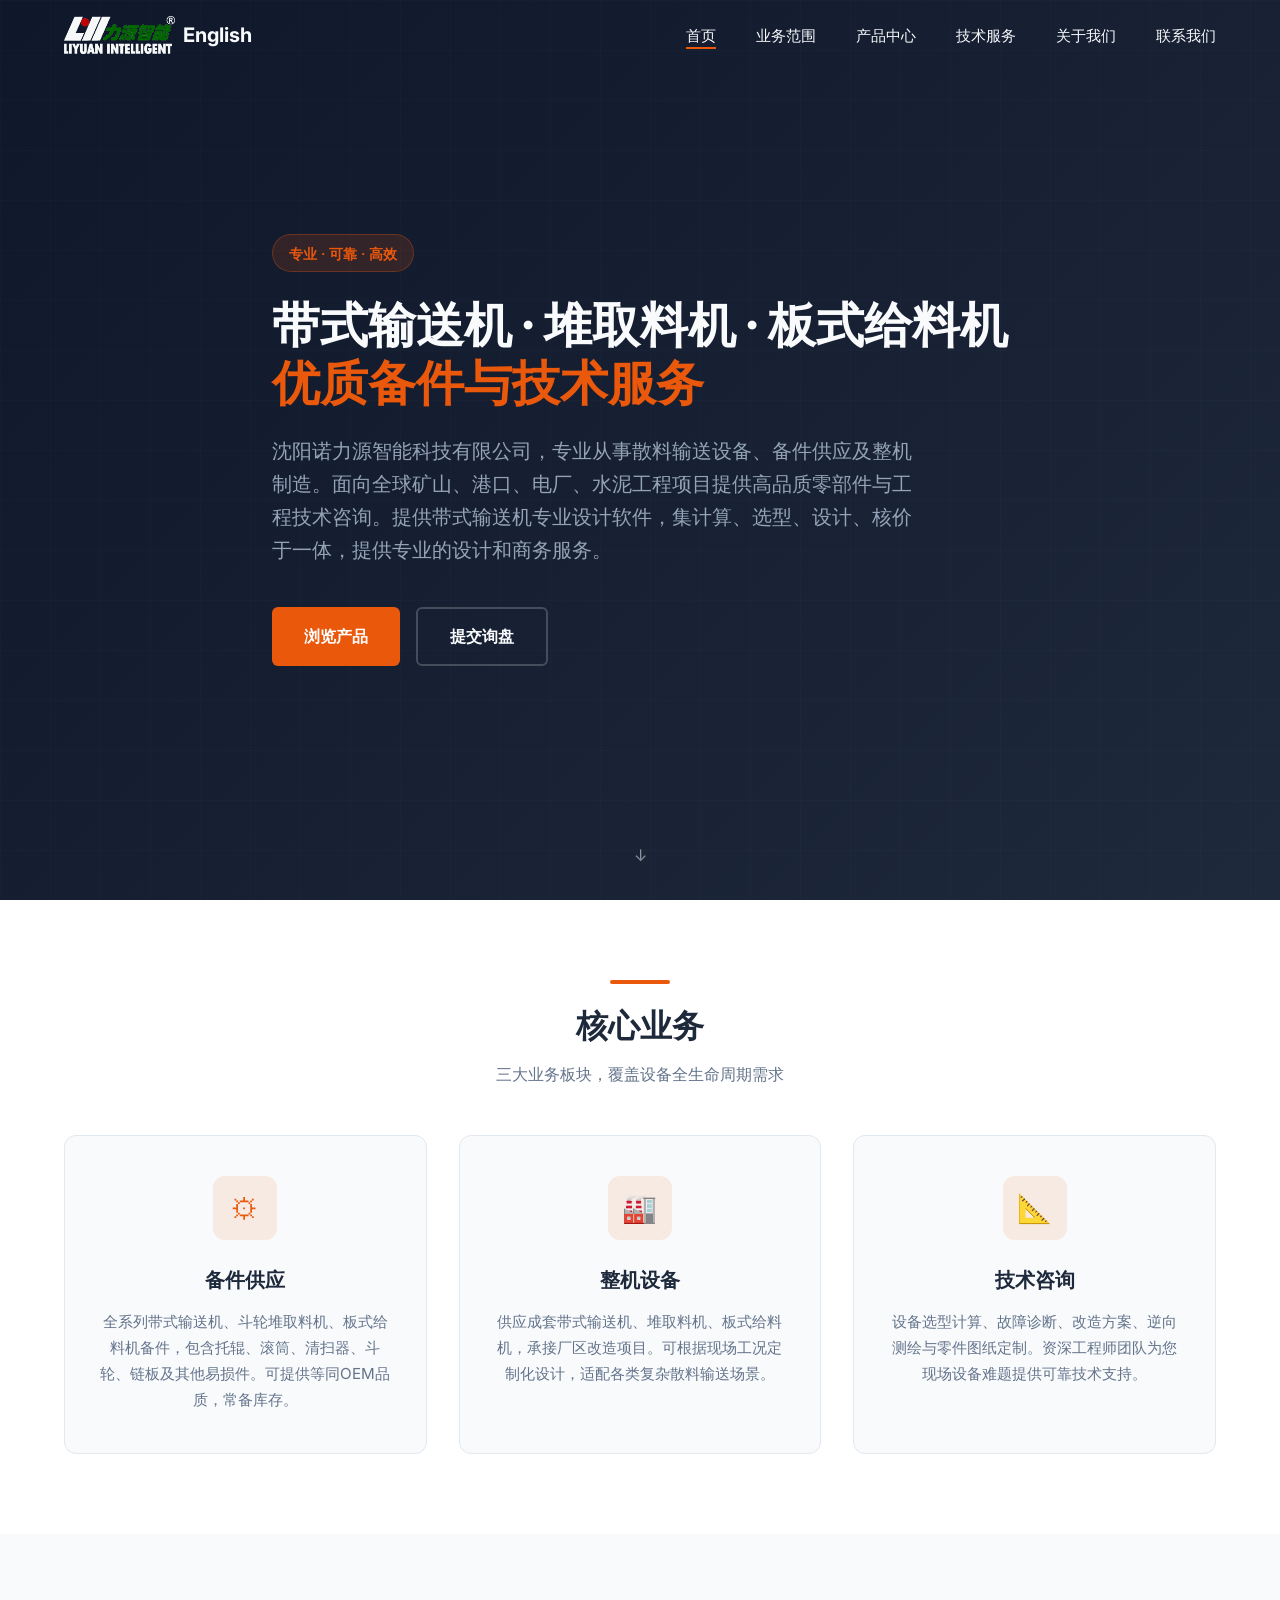
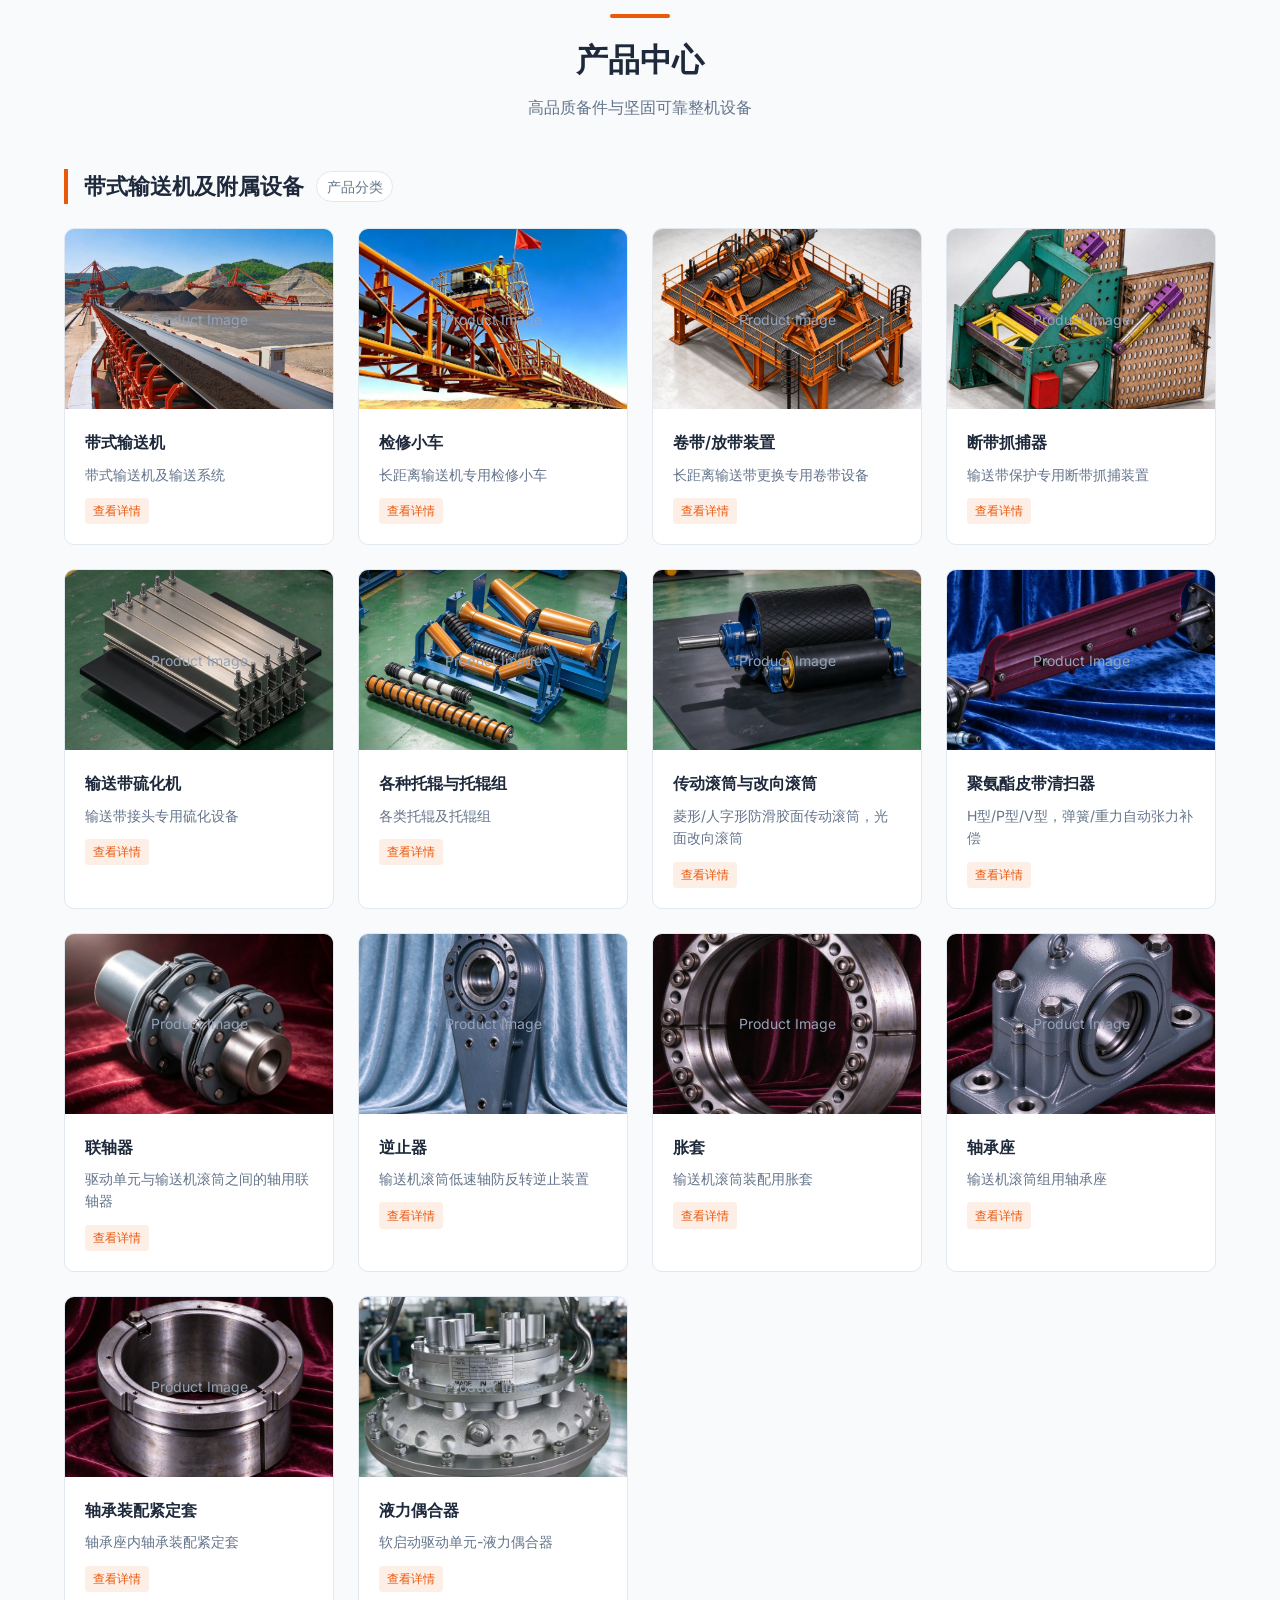
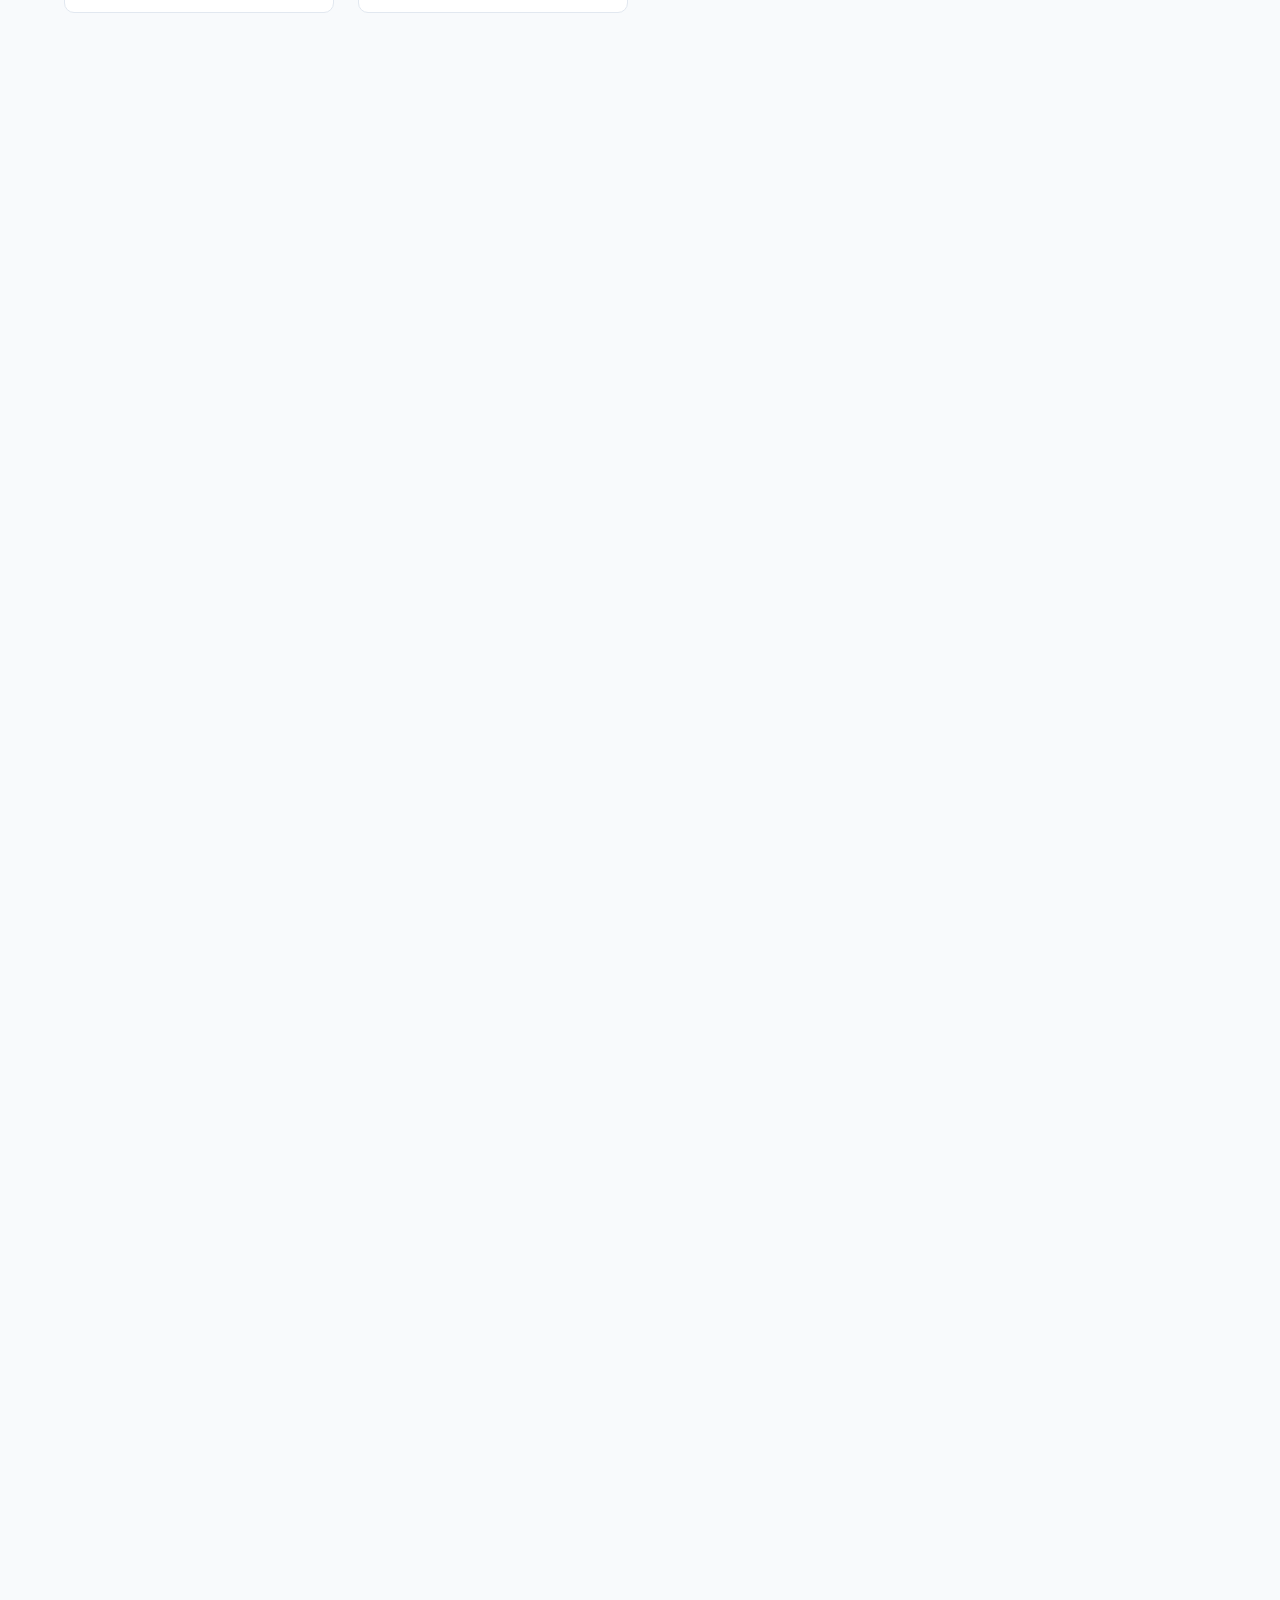
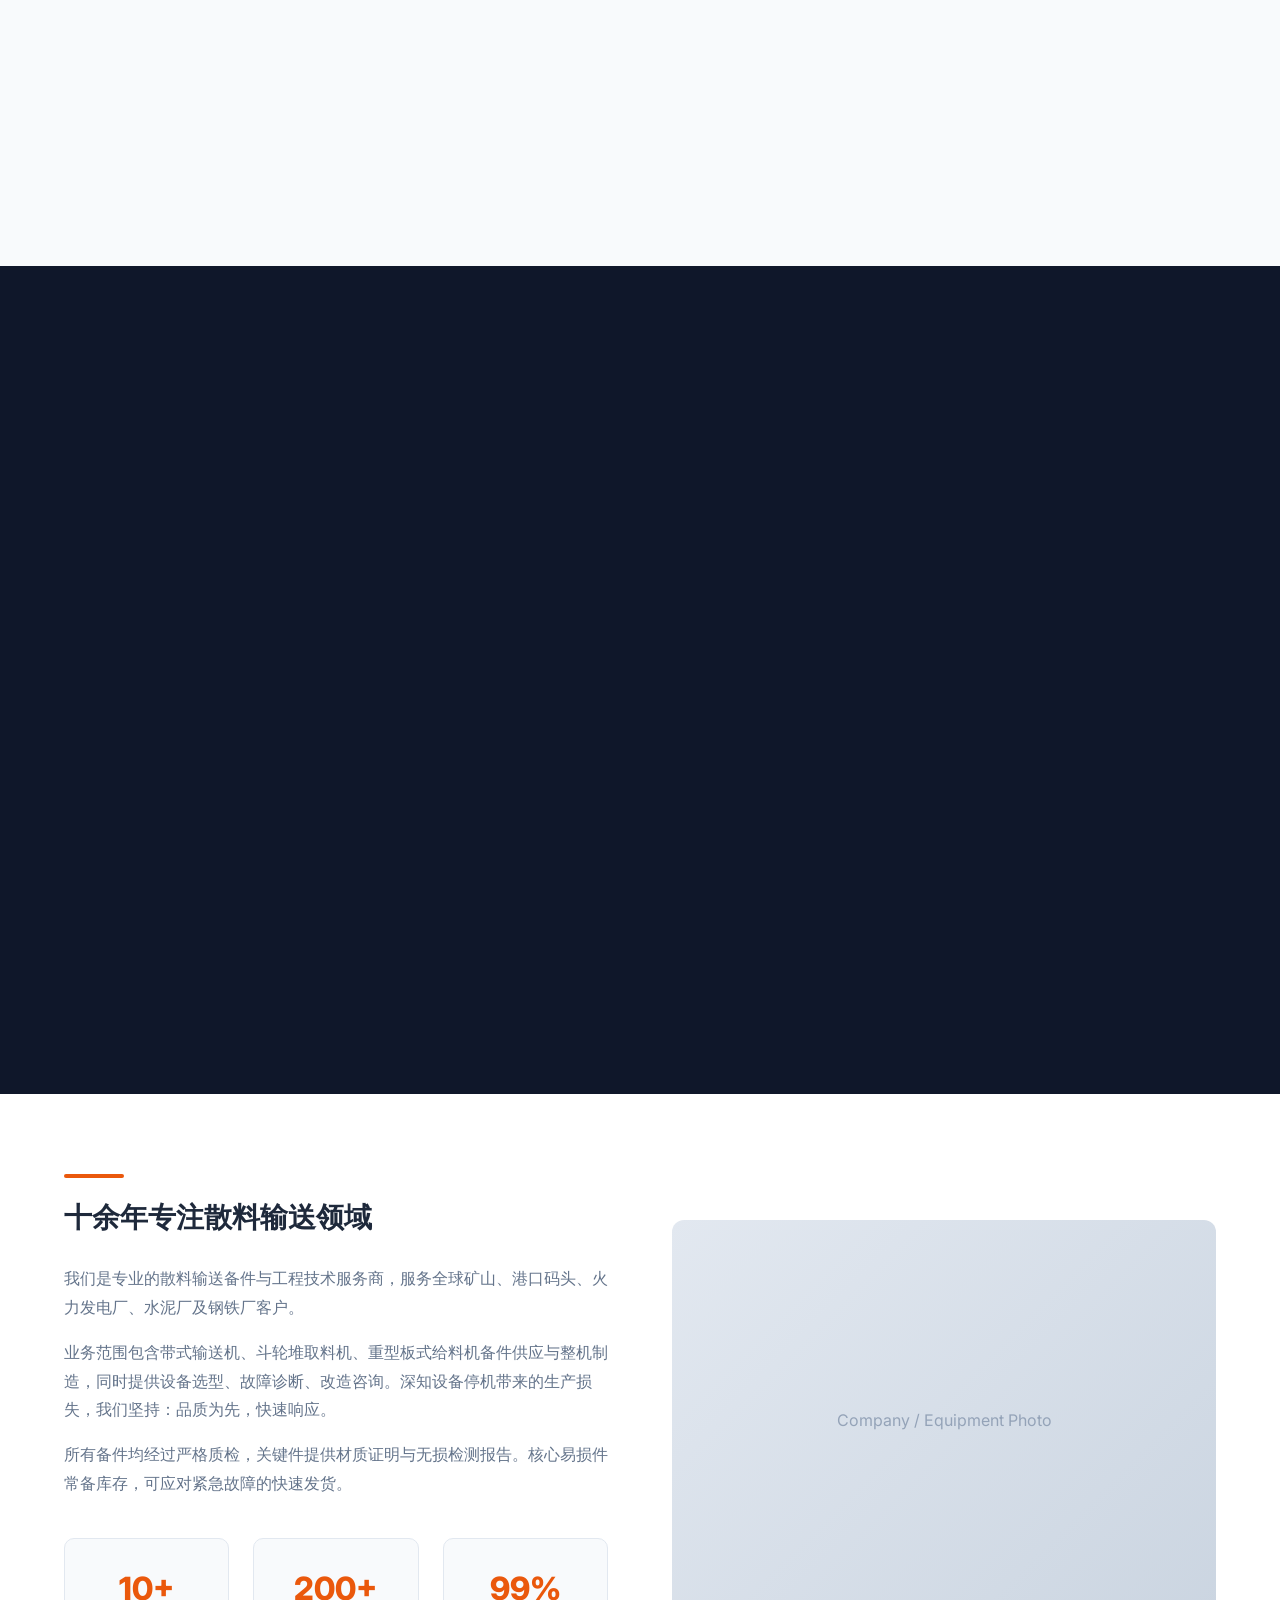
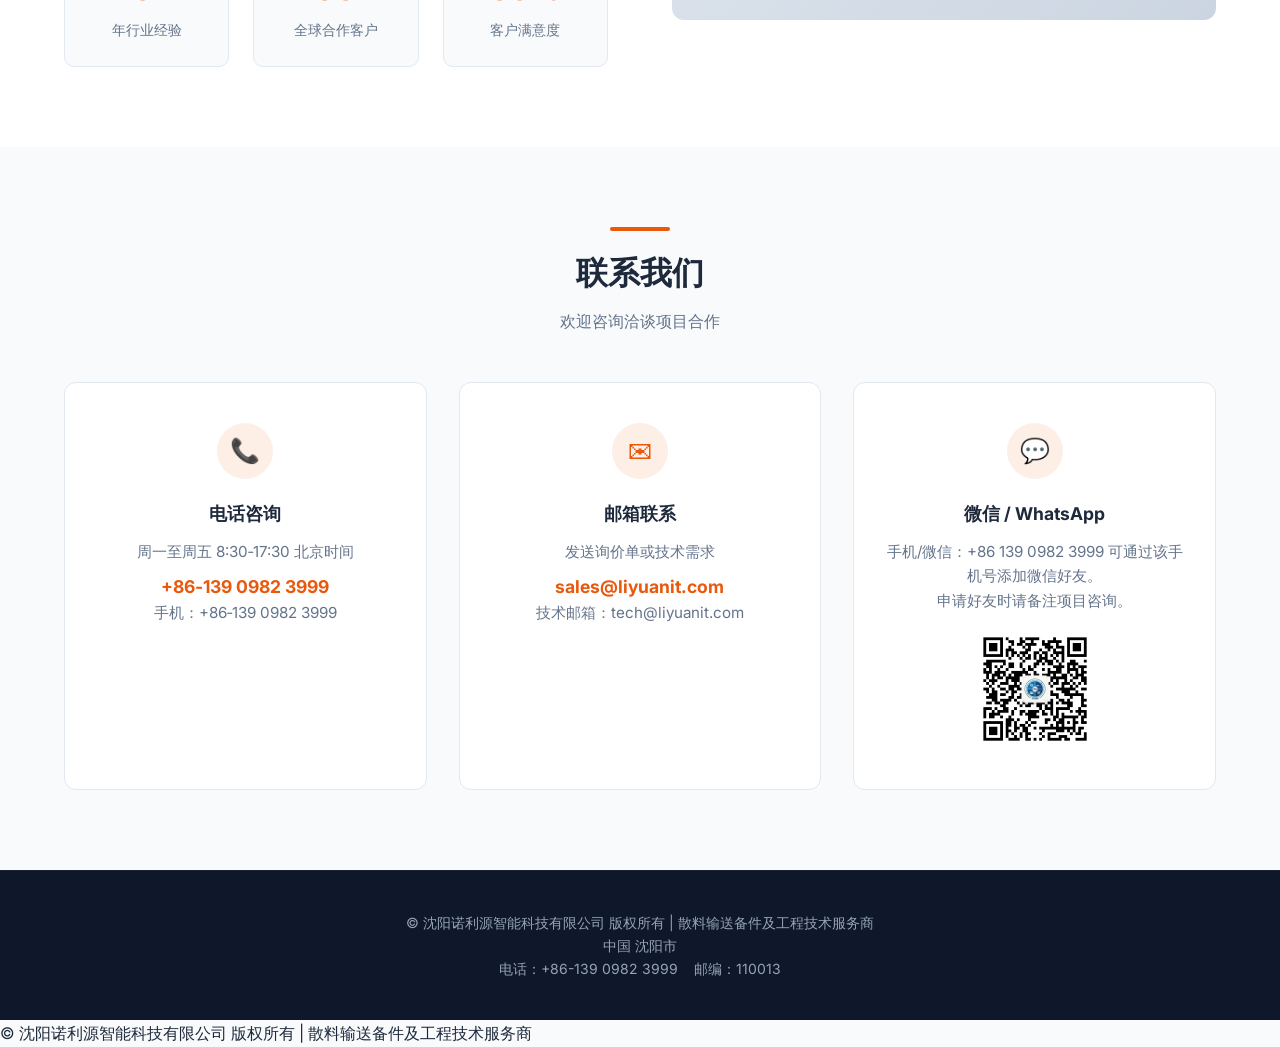
==== commit 8b2c18c5: "更新的cn页面" ====
--- a/cn.html
+++ b/cn.html
@@ -108,7 +108,7 @@
                      <div class="product-card">
                         <div class="product-img" style="background-image: url('img/belt replacement.webp'); background-size: cover; background-position: center; background-repeat: no-repeat;"></div>
                         <div class="product-info">
-                            <h4>皮带卷带/放带装置</h4>
+                            <h4>卷带/放带装置</h4>
                             <p>长距离输送带更换专用卷带设备</p>
                             <span class="product-tag">查看详情</span>
                         </div>
@@ -124,7 +124,7 @@
                      <div class="product-card">
                         <div class="product-img" style="background-image: url('img/vulcanizer.webp'); background-size: cover; background-position: center; background-repeat: no-repeat;"></div>
                         <div class="product-info">
-                            <h4>皮带硫化机</h4>
+                            <h4>输送带硫化机</h4>
                             <p>输送带接头专用硫化设备</p>
                             <span class="product-tag">查看详情</span>
                         </div>
@@ -132,7 +132,7 @@
                      <div class="product-card">
                         <div class="product-img" style="background-image: url('img/idlers.webp'); background-size: cover; background-position: center; background-repeat: no-repeat;"></div>
                         <div class="product-info">
-                            <h4>托辊组与各种托辊</h4>
+                            <h4>各种托辊与托辊组</h4>
                             <p>各类托辊及托辊组</p>
                             <span class="product-tag">查看详情</span>
                         </div>
@@ -141,7 +141,7 @@
                         <div class="product-img" style="background-image: url('img/pulley.webp'); background-size: cover; background-position: center; background-repeat: no-repeat;"></div>
                         <div class="product-info">
                             <h4>传动滚筒与改向滚筒</h4>
-                            <p>菱形/人字形防滑胶面传动滚筒</p>
+                            <p>菱形/人字形防滑胶面传动滚筒，光面改向滚筒</p>
                             <span class="product-tag">查看详情</span>
                         </div>
                     </div>
@@ -149,7 +149,7 @@
                         <div class="product-img" style="background-image: url('img/belt cleaner.webp'); background-size: cover; background-position: center; background-repeat: no-repeat;"></div>
                         <div class="product-info">
                             <h4>聚氨酯皮带清扫器</h4>
-                            <p>H型/P型/V型，弹簧和重力自动张力补偿</p>
+                            <p>H型/P型/V型，弹簧/重力自动张力补偿</p>
                             <span class="product-tag">查看详情</span>
                         </div>
                     </div>
@@ -172,8 +172,8 @@
                      <div class="product-card">
                         <div class="product-img" style="background-image: url('img/adapter sleeve.webp'); background-size: cover; background-position: center; background-repeat: no-repeat;"></div>
                         <div class="product-info">
-                            <h4>紧定套</h4>
-                            <p>输送机滚筒装配用紧定套</p>
+                            <h4>胀套</h4>
+                            <p>输送机滚筒装配用胀套</p>
                             <span class="product-tag">查看详情</span>
                         </div>
                     </div>
@@ -188,8 +188,8 @@
                      <div class="product-card">
                         <div class="product-img" style="background-image: url('img/lock sleev.webp'); background-size: cover; background-position: center; background-repeat: no-repeat;"></div>
                         <div class="product-info">
-                            <h4>轴承装配锁紧套</h4>
-                            <p>轴承座内轴承装配锁紧套</p>
+                            <h4>轴承装配紧定套</h4>
+                            <p>轴承座内轴承装配紧定套</p>
                             <span class="product-tag">查看详情</span>
                         </div>
                     </div>
@@ -197,7 +197,7 @@
                         <div class="product-img" style="background-image: url('img/fluid coupling.webp'); background-size: cover; background-position: center; background-repeat: no-repeat;"></div>
                         <div class="product-info">
                             <h4>液力偶合器</h4>
-                            <p>软启动驱动单元液力偶合器</p>
+                            <p>软启动驱动单元-液力偶合器</p>
                             <span class="product-tag">查看详情</span>
                         </div>
                     </div>
@@ -214,7 +214,7 @@
                         <div class="product-img" style="background-image: url('img/stacker.webp'); background-size: cover; background-position: center; background-repeat: no-repeat;"></div>
                         <div class="product-info">
                             <h4>堆料机</h4>
-                            <p>矿物散料堆料设备</p>
+                            <p>矿物散料堆料设备，用于混匀料场人字形料堆。</p>
                             <span class="product-tag">查看详情</span>
                         </div>
                     </div>
@@ -230,7 +230,7 @@
                         <div class="product-img" style="background-image: url('img/bucket wheel.webp'); background-size: cover; background-position: center; background-repeat: no-repeat;"></div>
                         <div class="product-info">
                             <h4>斗轮堆取料机</h4>
-                            <p>矿物散料斗轮堆取料机，用于散料码头、电厂、钢厂、矿山等。</p>
+                            <p>矿物散料斗轮堆取料机，用于散料码头、电厂、钢厂、矿山等大型物流场合。</p>
                             <span class="product-tag">查看详情</span>
                         </div>
                     </div>
@@ -238,7 +238,7 @@
                         <div class="product-img" style="background-image: url('img/bucket reclaimer.webp'); background-size: cover; background-position: center; background-repeat: no-repeat;"></div>
                         <div class="product-info">
                             <h4>取料机刮板</h4>
-                            <p>桥式取料机矿物散料取料刮板，专门用于需要混匀的物料。</p>
+                            <p>桥式取料机矿物散料取料刮板，专门用于需要混匀的物料，最大混匀比1:10。</p>
                             <span class="product-tag">查看详情</span>
                         </div>
                     </div>
@@ -254,7 +254,7 @@
                     <div class="product-card">
                         <div class="product-img" style="background-image: url('img/apron feeder.webp'); background-size: cover; background-position: center; background-repeat: no-repeat;"></div>
                         <div class="product-info">
-                            <h4>板式给料机</h4>
+                            <h4>重型板式给料机</h4>
                             <p>重型板式给料机，用于向破碎机输送矿物原料</p>
                             <span class="product-tag">查看详情</span>
                         </div>
@@ -263,7 +263,7 @@
                         <div class="product-img" style="background-image: url('img/pan.webp'); background-size: cover; background-position: center; background-repeat: no-repeat;"></div>
                         <div class="product-info">
                             <h4>板式给料机链板</h4>
-                            <p>重型板式给料机链板，承载大块冲击矿物原料。</p>
+                            <p>重型板式给料机链板，承载大块矿物原料，抗冲击性能强。</p>
                             <span class="product-tag">查看详情</span>
                         </div>
                     </div>
@@ -271,7 +271,7 @@
                         <div class="product-img" style="background-image: url('img/shaft sprocket.webp'); background-size: cover; background-position: center; background-repeat: no-repeat;"></div>
                         <div class="product-info">
                             <h4>板式给料机主传动轴</h4>
-                            <p>重型板式给料机主传动轴与链轮组件</p>
+                            <p>重型板式给料机主传动轴与链轮组件，可在不拆卸主轴的情况下更换链轮。</p>
                             <span class="product-tag">查看详情</span>
                         </div>
                     </div>
@@ -279,23 +279,23 @@
                         <div class="product-img" style="background-image: url('img/support roller.webp'); background-size: cover; background-position: center; background-repeat: no-repeat;"></div>
                         <div class="product-info">
                             <h4>板式给料机支重轮</h4>
-                            <p>重型板式给料机支重轮，支撑链轨运行。</p>
+                            <p>重型板式给料机支重轮、托链轮，支撑链轨和链板运行。</p>
                             <span class="product-tag">查看详情</span>
                         </div>
                     </div>
                     <div class="product-card">
                         <div class="product-img" style="background-image: url('img/af assembling.webp'); background-size: cover; background-position: center; background-repeat: no-repeat;"></div>
                         <div class="product-info">
-                            <h4>板式给料机整机装配</h4>
-                            <p>车间内完整装配的板式给料机，包含所有必要的组件和附件。</p>
+                            <h4>重型板式给料机整机装配</h4>
+                            <p>车间内完整装配的重型板式给料机，包含所有必要的组件和附件。</p>
                             <span class="product-tag">查看详情</span>
                         </div>
                     </div>
                     <div class="product-card">
                         <div class="product-img" style="background-image: url('img/chain tracks.webp'); background-size: cover; background-position: center; background-repeat: no-repeat;"></div>
                         <div class="product-info">
-                            <h4>重型板式给料机链轨</h4>
-                            <p>向破碎机输送矿料的重型板式给料机链轨</p>
+                            <h4>链轨配件</h4>
+                            <p>重型板式给料机链轨配件，使用坦克链，耐冲击，耐疲劳。</p>
                             <span class="product-tag">查看详情</span>
                         </div>
                     </div>
@@ -305,14 +305,14 @@
             <div class="product-category fade-in">
                 <h3 class="category-title">
                     成套设备
-                    <span class="count">4 类产品</span>
+                    <span class="count">产品分类</span>
                 </h3>
                 <div class="product-grid">
                     <div class="product-card">
                         <div class="product-img"></div>
                         <div class="product-info">
                             <h4>DT-II型带式输送机</h4>
-                            <p>带宽500‑1400mm，输送量大，运行稳定</p>
+                            <p>带宽500‑2400mm，输送量大，运行稳定</p>
                             <span class="product-tag">查看详情</span>
                         </div>
                     </div>
@@ -320,7 +320,7 @@
                         <div class="product-img"></div>
                         <div class="product-info">
                             <h4>斗轮堆取料机</h4>
-                            <p>俯仰/桥式结构，堆取料量定制，自动控制</p>
+                            <p>俯仰/回转结构，堆取料量定制，自动控制</p>
                             <span class="product-tag">查看详情</span>
                         </div>
                     </div>
